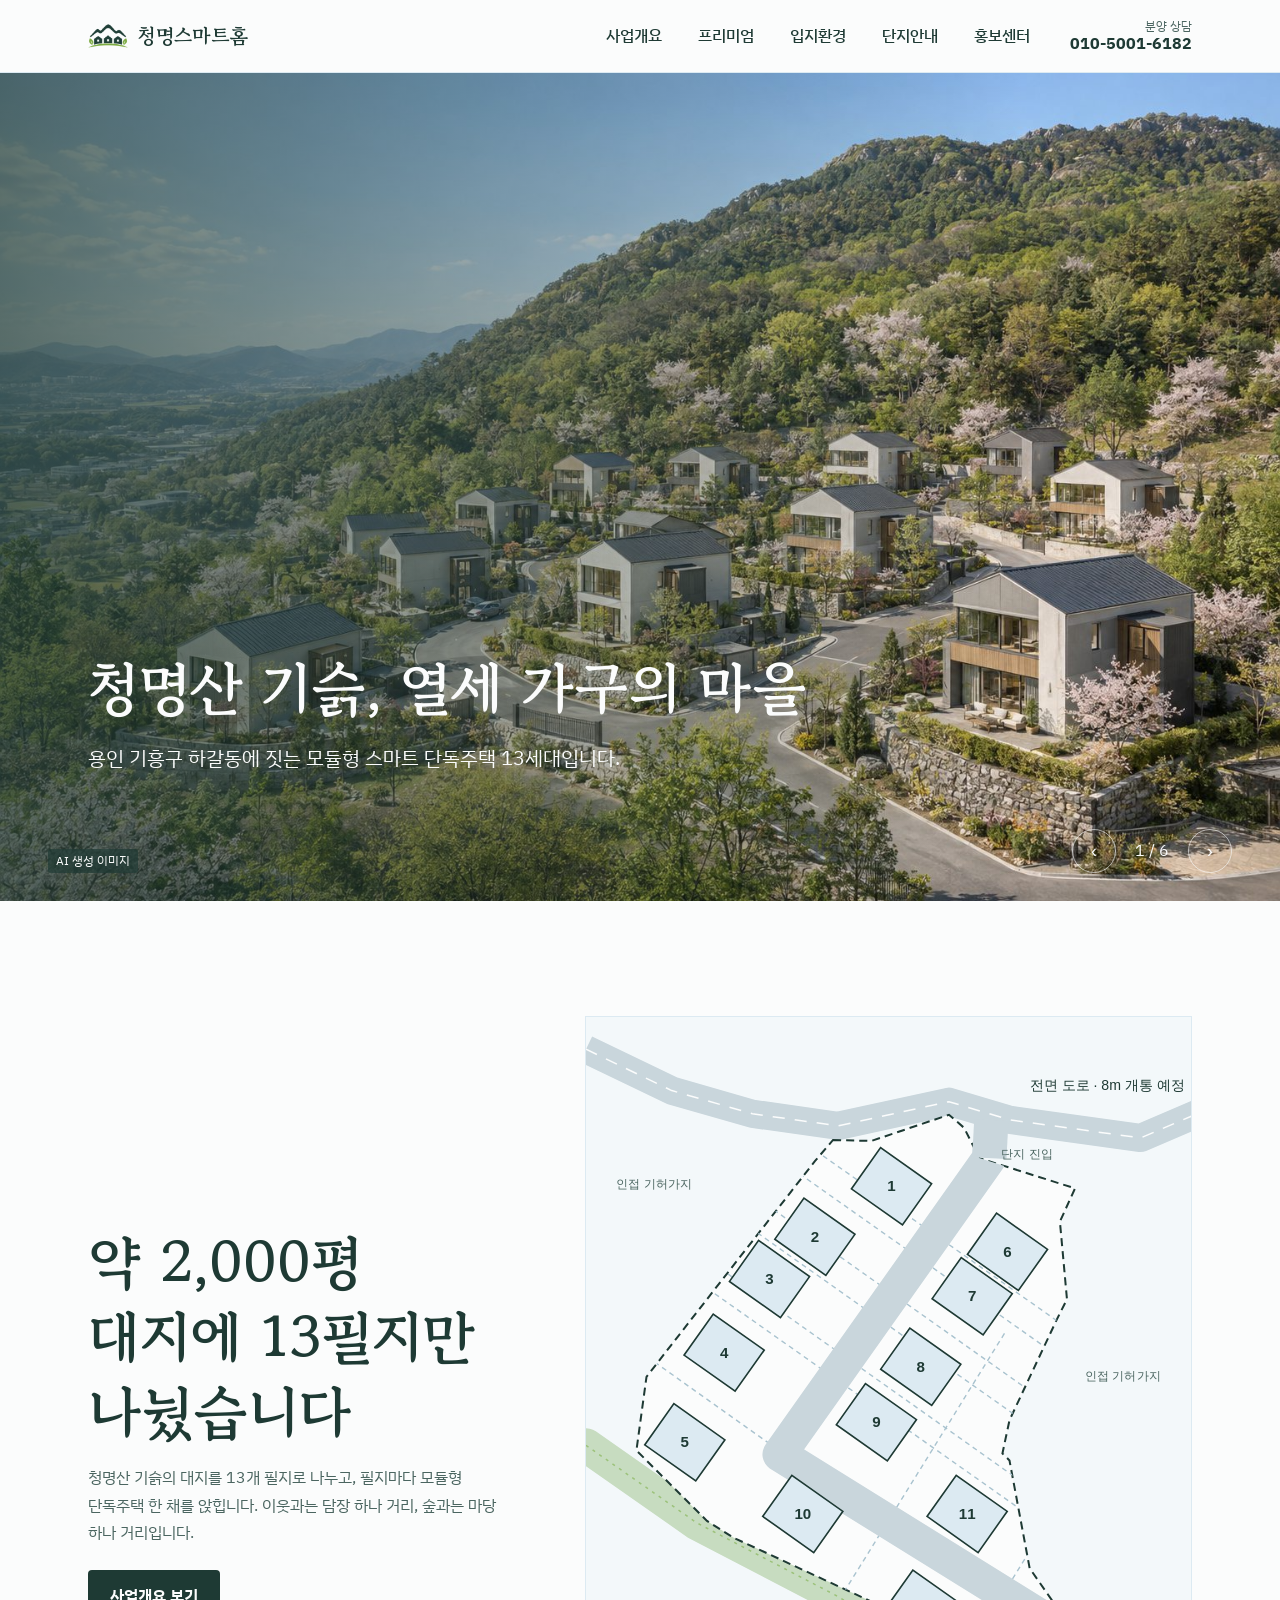
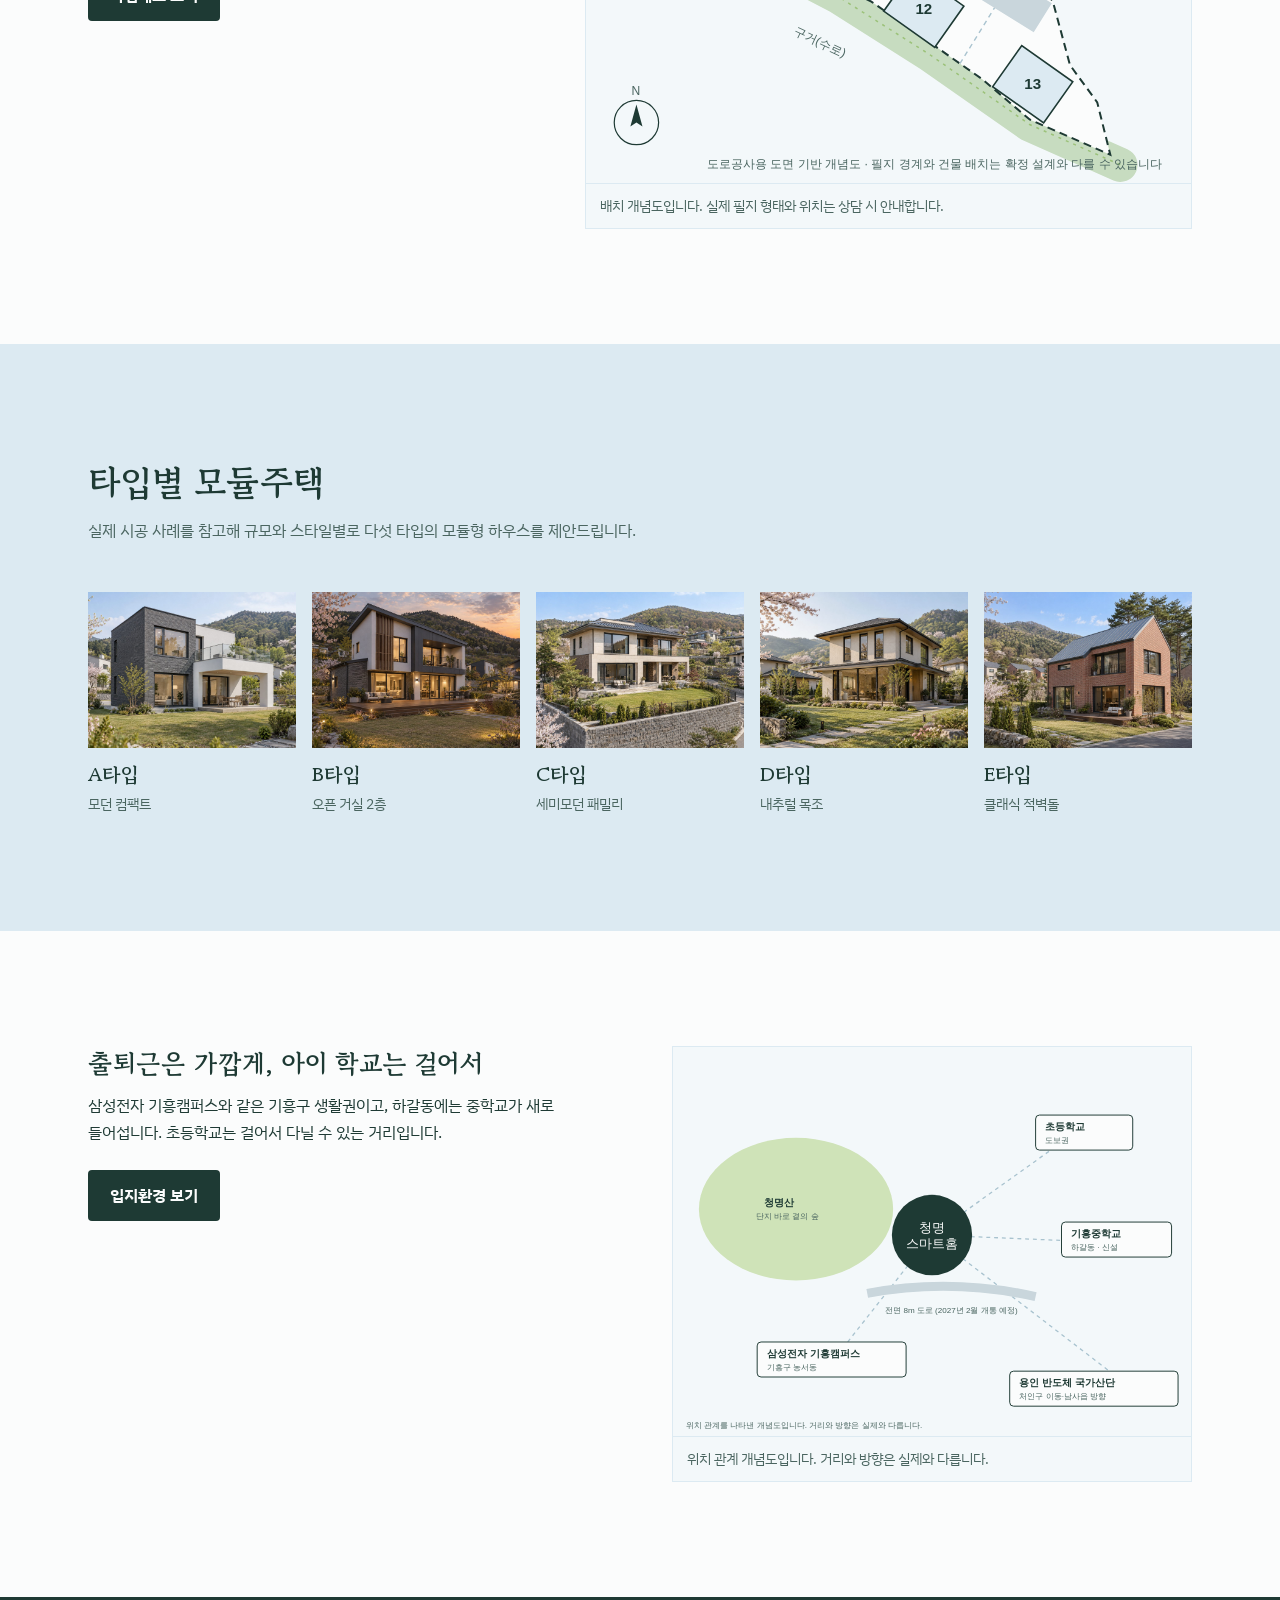
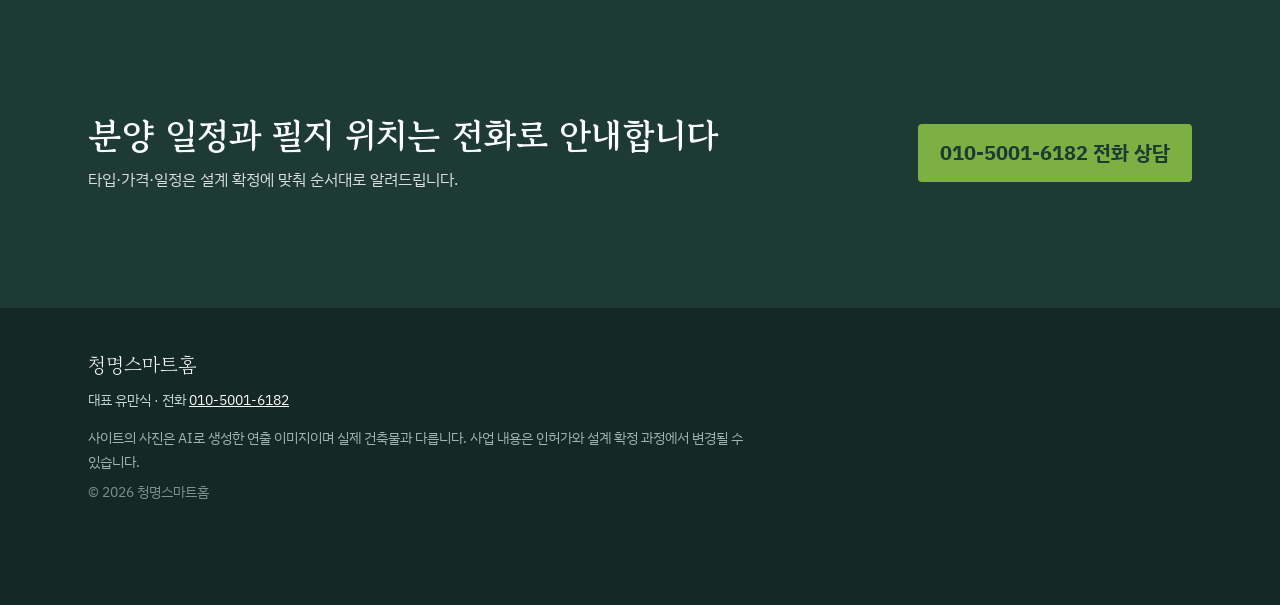
==== index.html @ 1e7546bb "청명스마트홈 소개 사이트 초기 버전 정적 HTML/CSS/JS, PC/MO 반응형 7개 페이지. AI 생성 이미지(codex image_gen)와 도면 기반 배치 개념도 포함.  " ====
<!doctype html>
<html lang="ko">
<head>
<meta charset="utf-8">
<meta name="viewport" content="width=device-width, initial-scale=1, viewport-fit=cover">
<meta name="robots" content="noindex, nofollow">
<title>청명스마트홈 | 용인 하갈동 모듈형 스마트 단독주택</title>
<meta name="description" content="용인 기흥구 하갈동 청명산 기슭, 모듈형 스마트 단독주택 13세대 — 청명스마트홈">
<link rel="icon" href="assets/img/ai/logo-mark.png">
<link rel="preconnect" href="https://fonts.googleapis.com">
<link rel="preconnect" href="https://fonts.gstatic.com" crossorigin>
<link rel="stylesheet" href="https://fonts.googleapis.com/css2?family=Gowun+Batang:wght@400;700&family=IBM+Plex+Sans+KR:wght@400;500;700&display=swap">
<link rel="stylesheet" href="assets/css/style.css">
</head>
<body data-page="home">
<div data-mount="header"></div>
<main id="main">
<section class="hero" aria-roledescription="carousel" aria-label="청명스마트홈 소개 슬라이드">
  <div class="hero__slide is-active" role="group" aria-roledescription="slide" aria-label="1 / 6">
    <img src="assets/img/ai/hero-01-village.jpg" alt="숲을 등진 언덕에 모듈형 주택들이 모여 있는 마을 전경 (AI 생성 이미지)" fetchpriority="high">
    <div class="hero__text"><h1>청명산 기슭, 열세 가구의 마을</h1><p>용인 기흥구 하갈동에 짓는 모듈형 스마트 단독주택 13세대입니다.</p></div>
  </div>
  <div class="hero__slide" role="group" aria-roledescription="slide" aria-label="2 / 6">
    <img src="assets/img/ai/hero-02-yard.jpg" alt="노을 무렵 데크와 잔디 마당이 있는 주택 (AI 생성 이미지)" loading="lazy">
    <div class="hero__text"><h2>아파트 대신, 마당 있는 집</h2><p>퇴근 후엔 데크에서 저녁을, 주말엔 텃밭에서 하루를.</p></div>
  </div>
  <div class="hero__slide" role="group" aria-roledescription="slide" aria-label="3 / 6">
    <img src="assets/img/ai/hero-03-interior.jpg" alt="숲이 보이는 큰 창이 있는 밝은 거실 (AI 생성 이미지)" loading="lazy">
    <div class="hero__text"><h2>숲을 거실로 들이는 큰 창</h2><p>두 층 높이의 거실 창 너머로 청명산의 계절이 보입니다.</p></div>
  </div>
  <div class="hero__slide" role="group" aria-roledescription="slide" aria-label="4 / 6">
    <img src="assets/img/ai/hero-04-module.jpg" alt="크레인이 주택 모듈을 기초 위에 올리는 모습 (AI 생성 이미지)" loading="lazy">
    <div class="hero__text"><h2>공장에서 만들고, 현장에서 조립합니다</h2><p>모듈형 공법은 공사 기간을 줄이고 품질을 고르게 맞추는 방식입니다.</p></div>
  </div>
  <div class="hero__slide" role="group" aria-roledescription="slide" aria-label="5 / 6">
    <img src="assets/img/ai/hero-05-trail.jpg" alt="봄 숲 사이로 난 산책길과 멀리 보이는 마을 (AI 생성 이미지)" loading="lazy">
    <div class="hero__text"><h2>청명산 숲을 곁에 둔 마을</h2><p>단지 바로 곁에 청명산이 있습니다.</p></div>
  </div>
  <div class="hero__slide" role="group" aria-roledescription="slide" aria-label="6 / 6">
    <img src="assets/img/ai/hero-06-dusk.jpg" alt="해 질 무렵 불 켜진 주택들과 진입도로 (AI 생성 이미지)" loading="lazy">
    <div class="hero__text"><h2>8m 진입도로, 2027년 2월 개통 예정</h2><p>단지 전면 도로 개통 일정은 사업주 안내 기준입니다.</p></div>
  </div>
  <div class="hero__ctrl">
    <button type="button" class="hero__prev" aria-label="이전 슬라이드">‹</button>
    <span class="hero__count" aria-live="polite">1 / 6</span>
    <button type="button" class="hero__next" aria-label="다음 슬라이드">›</button>
  </div>
  <span class="ai-badge">AI 생성 이미지</span>
</section>
<section class="section">
  <div class="wrap plan-intro">
    <div>
      <h2>약 2,000평 대지에 13필지만 나눴습니다</h2>
      <p>청명산 기슭의 대지를 13개 필지로 나누고, 필지마다 모듈형 단독주택 한 채를 앉힙니다. 이웃과는 담장 하나 거리, 숲과는 마당 하나 거리입니다.</p>
      <div class="btn-row">
        <a class="btn" href="overview.html">사업개요 보기</a>
      </div>
    </div>
    <figure class="plan-figure">
      <img src="assets/img/svg/site-plan.svg" alt="13필지 배치 개념도: 전면 도로에서 단지 진입로로 들어와 양쪽에 필지 13개가 놓여 있고 남서쪽은 청명산 숲">
      <figcaption>배치 개념도입니다. 실제 필지 형태와 위치는 상담 시 안내합니다.</figcaption>
    </figure>
  </div>
</section>

<section class="section section--sky">
  <div class="wrap">
    <div class="section__head">
      <h2>타입별 모듈주택</h2>
      <p>실제 시공 사례를 참고해 규모와 스타일별로 다섯 타입의 모듈형 하우스를 제안드립니다.</p>
    </div>
    <div data-render="type-strip"></div>
  </div>
</section>

<section class="section">
  <div class="wrap split">
    <div class="prose">
      <h3>출퇴근은 가깝게, 아이 학교는 걸어서</h3>
      <p>삼성전자 기흥캠퍼스와 같은 기흥구 생활권이고, 하갈동에는 중학교가 새로 들어섭니다. 초등학교는 걸어서 다닐 수 있는 거리입니다.</p>
      <div class="btn-row"><a class="btn" href="location.html">입지환경 보기</a></div>
    </div>
    <figure class="plan-figure">
      <img src="assets/img/svg/location-map.svg" alt="입지 개념도: 단지 주변의 청명산, 초등학교, 기흥중학교, 삼성전자 기흥캠퍼스, 용인 반도체 국가산단" loading="lazy">
      <figcaption>위치 관계 개념도입니다. 거리와 방향은 실제와 다릅니다.</figcaption>
    </figure>
  </div>
</section>
</main>

<section class="cta">
  <div class="wrap section">
    <div>
      <h2>분양 일정과 필지 위치는 전화로 안내합니다</h2>
      <p>타입·가격·일정은 설계 확정에 맞춰 순서대로 알려드립니다.</p>
    </div>
    <a class="btn btn--leaf" data-tel>전화 상담</a>
  </div>
</section>
<div data-mount="footer"></div>
<script src="assets/js/site-data.js"></script>
<script src="assets/js/common.js"></script>
</body>
</html>
---- assets/css/style.css ----
/* 청명스마트홈 — 맑은 봄날(청명)의 하늘, 백자, 솔잎 */
:root {
  --sky: #DCEAF2;      /* 청명 하늘 */
  --sky-deep: #A9C3CF; /* 모듈 격자선 */
  --paper: #FBFCFC;    /* 백자 */
  --mist: #F3F8FA;
  --pine: #1E3A34;     /* 솔잎 먹색: 본문·헤더 */
  --pine-soft: #4A6560;
  --leaf: #7DB043;     /* 신록: 행동 유도 */
  --leaf-ink: #3F6B1C; /* 신록 위 텍스트 대비용 */

  --serif: "Gowun Batang", "Noto Serif KR", serif;
  --sans: "IBM Plex Sans KR", "Apple SD Gothic Neo", "Malgun Gothic", sans-serif;

  --step--1: 0.875rem;
  --step-0: 1rem;
  --step-1: 1.25rem;
  --step-2: 1.6rem;
  --step-3: 2.2rem;
  --step-4: clamp(2.2rem, 5vw, 3.6rem);

  --gutter: clamp(16px, 4vw, 48px);
  --max: 1200px;
  --header-h: 72px;
}

*, *::before, *::after { box-sizing: border-box; }
html { scroll-behavior: smooth; }
body {
  margin: 0;
  font-family: var(--sans);
  font-size: var(--step-0);
  line-height: 1.7;
  color: var(--pine);
  background: var(--paper);
  word-break: keep-all;
}
body.no-scroll { overflow: hidden; }
img { max-width: 100%; display: block; }
[hidden] { display: none !important; }
a { color: inherit; }
:focus-visible { outline: 3px solid var(--leaf); outline-offset: 3px; }
h1, h2, h3, h4 { font-family: var(--serif); font-weight: 700; line-height: 1.3; margin: 0; }

.wrap { max-width: var(--max); margin: 0 auto; padding-inline: var(--gutter); }
.section { padding-block: clamp(56px, 9vw, 120px); }
.section--sky { background: var(--sky); }
.section__head { max-width: 40rem; margin-bottom: clamp(28px, 4vw, 48px); }
.section__head h2 { font-size: var(--step-3); }
.section__head p { color: var(--pine-soft); margin: 12px 0 0; }

/* 헤더 */
.site-header {
  position: sticky; top: 0; z-index: 50;
  /* backdrop-filter는 고정 배치 모바일 메뉴의 기준을 헤더로 바꿔 메뉴를 잘라내므로 쓰지 않는다 */
  background: var(--paper);
  border-bottom: 1px solid var(--sky);
}
.site-header__inner {
  max-width: var(--max); margin: 0 auto; padding-inline: var(--gutter);
  height: var(--header-h); display: flex; align-items: center; gap: 24px;
}
.brand { display: flex; align-items: center; gap: 10px; text-decoration: none; flex-shrink: 0; }
.brand img { width: 40px; height: 40px; object-fit: contain; }
.brand__name { font-family: var(--serif); font-size: var(--step-1); font-weight: 700; }
.gnb { margin-left: auto; }
.gnb__list { list-style: none; margin: 0; padding: 0; display: flex; gap: 4px; }
.gnb__item { position: relative; }
.gnb__link { display: block; padding: 10px 16px; text-decoration: none; font-weight: 500; border-radius: 4px; }
.gnb__item.is-current > .gnb__link { box-shadow: inset 0 -2px 0 var(--leaf); }
.gnb__link:hover { background: var(--mist); }
.gnb__sub {
  list-style: none; margin: 0; padding: 8px 0; position: absolute; left: 0; top: 100%;
  min-width: 140px; background: var(--paper); border: 1px solid var(--sky);
  opacity: 0; visibility: hidden; transition: opacity .15s;
}
.gnb__item:hover .gnb__sub, .gnb__item:focus-within .gnb__sub { opacity: 1; visibility: visible; }
.gnb__sub a { display: block; padding: 8px 16px; text-decoration: none; font-size: var(--step--1); }
.gnb__sub a:hover, .gnb__sub a[aria-current="page"] { background: var(--sky); }
.head-tel {
  display: flex; flex-direction: column; text-decoration: none; text-align: right;
  font-weight: 700; line-height: 1.2; flex-shrink: 0;
}
.head-tel__label { font-size: .75rem; font-weight: 400; color: var(--pine-soft); }
.nav-toggle { display: none; }

/* 서브 비주얼 */
.sub-visual {
  position: relative; min-height: clamp(220px, 32vw, 360px);
  display: grid; place-items: center; text-align: center; color: var(--paper);
  background-color: var(--pine); background-position: center; background-size: cover;
}
.sub-visual__logo { width: 56px; height: 56px; margin: 0 auto 12px; background: var(--paper); border-radius: 50%; padding: 6px; }
.sub-visual__en { font-family: var(--serif); font-weight: 400; font-size: var(--step-4); letter-spacing: .02em; }
.sub-visual__ko { margin: 4px 0 0; font-size: var(--step-1); }
.ai-badge {
  position: absolute; right: 12px; bottom: 10px; font-size: .75rem;
  padding: 2px 8px; background: rgba(30, 58, 52, .7); color: var(--paper); border-radius: 3px;
}

/* 메인 슬라이드 */
.hero { position: relative; height: calc(100svh - var(--header-h)); min-height: 520px; max-height: 900px; overflow: hidden; background: var(--pine); }
.hero__slide { position: absolute; inset: 0; opacity: 0; transition: opacity 1.2s ease; }
.hero__slide.is-active { opacity: 1; }
.hero__slide img { width: 100%; height: 100%; object-fit: cover; }
.hero__slide::after { content: ""; position: absolute; inset: 0; background: linear-gradient(90deg, rgba(30, 58, 52, .72) 0%, rgba(30, 58, 52, .25) 55%, transparent 80%); }
.hero__text {
  position: absolute; z-index: 1; left: 0; right: 0; bottom: clamp(72px, 14vh, 140px);
  max-width: var(--max); margin: 0 auto; padding-inline: var(--gutter); color: var(--paper);
}
.hero__text h1, .hero__text h2 { font-size: var(--step-4); max-width: 14em; }
.hero__text p { font-size: var(--step-1); margin: 16px 0 0; max-width: 30em; }
.hero__ctrl {
  position: absolute; z-index: 2; right: var(--gutter); bottom: 28px;
  display: flex; align-items: center; gap: 8px; color: var(--paper);
}
.hero__ctrl button {
  width: 44px; height: 44px; border: 1px solid rgba(251, 252, 252, .6); background: transparent;
  color: var(--paper); font-size: 1.1rem; cursor: pointer; border-radius: 50%;
}
.hero__ctrl button:hover { background: rgba(251, 252, 252, .15); }
.hero__count { min-width: 3.5em; text-align: center; font-variant-numeric: tabular-nums; }
.hero .ai-badge { z-index: 2; left: var(--gutter); right: auto; bottom: 28px; }

/* 메인: 13필지 */
.plan-intro { display: grid; grid-template-columns: 1fr 1.4fr; gap: clamp(28px, 5vw, 72px); align-items: center; }
.plan-intro h2 { font-size: var(--step-4); }
.plan-intro p { color: var(--pine-soft); }
.plan-figure { margin: 0; background: var(--mist); border: 1px solid var(--sky); }
.plan-figure img { width: 100%; }
.plan-figure figcaption { font-size: var(--step--1); color: var(--pine-soft); padding: 10px 14px; border-top: 1px solid var(--sky); }

.btn {
  display: inline-flex; align-items: center; gap: 8px; padding: 12px 22px;
  text-decoration: none; font-weight: 700; border-radius: 4px;
  background: var(--pine); color: var(--paper);
}
.btn:hover { background: #2B4F47; }
.btn--leaf { background: var(--leaf); color: var(--pine); }
.btn--leaf:hover { background: #8FC255; }
.btn-row { display: flex; flex-wrap: wrap; gap: 12px; margin-top: 24px; }

/* 타입 미리보기 */
.type-strip { list-style: none; margin: 0; padding: 0; display: grid; grid-template-columns: repeat(5, 1fr); gap: 16px; }
.type-strip a { display: block; text-decoration: none; }
.type-strip img { aspect-ratio: 4 / 3; object-fit: cover; width: 100%; }
.type-strip__name { display: block; margin-top: 10px; font-family: var(--serif); font-size: var(--step-1); font-weight: 700; }
.type-strip__meta { display: block; font-size: var(--step--1); color: var(--pine-soft); }
.type-strip a:hover .type-strip__name { text-decoration: underline; text-decoration-color: var(--leaf); text-underline-offset: 4px; }

/* 표 */
.spec-table { width: 100%; border-collapse: collapse; border-top: 2px solid var(--pine); }
.spec-table th, .spec-table td { padding: 16px 12px; border-bottom: 1px solid var(--sky-deep); text-align: left; vertical-align: top; }
.spec-table th { width: 28%; font-weight: 500; color: var(--pine-soft); }
.spec-table--compact th, .spec-table--compact td { padding: 10px 8px; font-size: var(--step--1); }

/* 두 단 레이아웃 */
.split { display: grid; grid-template-columns: 1fr 1fr; gap: clamp(28px, 5vw, 64px); align-items: start; }
.prose h3 { font-size: var(--step-2); margin-bottom: 12px; }
.prose p { margin: 0 0 14px; max-width: 36em; }

/* 프리미엄 */
.merit { list-style: none; margin: 0; padding: 0; display: grid; grid-template-columns: repeat(3, 1fr); border-top: 2px solid var(--pine); }
.merit li { padding: 28px 24px 28px 0; border-bottom: 1px solid var(--sky-deep); }
.merit li:not(:nth-child(3n+1)) { padding-left: 24px; border-left: 1px solid var(--sky-deep); }
.merit h3 { font-size: var(--step-1); margin-bottom: 8px; }
.merit p { margin: 0; color: var(--pine-soft); font-size: .95rem; }
.merit .tag { display: inline-block; margin-top: 10px; font-size: .75rem; color: var(--leaf-ink); }

/* 입지 */
.loc-map { margin: 0; border: 1px solid var(--sky); background: var(--mist); position: relative; }
.loc-map__zoom {
  position: absolute; right: 12px; top: 12px; padding: 6px 12px; font-size: var(--step--1);
  background: var(--paper); border: 1px solid var(--sky-deep); text-decoration: none; border-radius: 3px;
}
.loc-list { list-style: none; margin: 0; padding: 0; display: grid; grid-template-columns: repeat(2, 1fr); gap: 0 32px; }
.loc-item { padding: 20px 0; border-bottom: 1px solid var(--sky-deep); }
.loc-item h4 { font-size: var(--step-1); }
.loc-item p { margin: 6px 0 0; }
.loc-item__src { font-size: .8rem; color: var(--pine-soft); }
.loc-item--owner h4::after { content: "사업주 안내"; margin-left: 8px; font: 500 .7rem var(--sans); color: var(--leaf-ink); border: 1px solid var(--leaf); padding: 1px 6px; border-radius: 2px; vertical-align: middle; }

/* 타입별 모듈주택 탭 */
.type-tabs__list { display: flex; gap: 8px; margin-bottom: 32px; overflow-x: auto; }
.type-tabs__tab {
  flex: 1 0 120px; padding: 12px 8px; cursor: pointer; text-align: center;
  background: var(--paper); color: var(--pine); border: 1px solid var(--pine); border-radius: 4px;
  font: inherit; display: flex; flex-direction: column; line-height: 1.3;
}
.type-tabs__tab strong { font-family: var(--serif); font-size: var(--step-1); }
.type-tabs__tab span { font-size: .8rem; color: inherit; opacity: .8; }
.type-tabs__tab[aria-selected="true"] { background: var(--pine); color: var(--paper); }
.type-panel { display: grid; grid-template-columns: 1.4fr 1fr; gap: clamp(24px, 4vw, 56px); align-items: start; }
.type-panel__fig { margin: 0; }
.type-panel__fig img { width: 100%; aspect-ratio: 3 / 2; object-fit: cover; }
.type-panel__fig figcaption { font-size: .8rem; color: var(--pine-soft); margin-top: 8px; }
.type-panel__title { font-size: var(--step-3); }
.type-panel__title span { font-weight: 400; }
.type-panel__size { font-size: var(--step-1); margin: 4px 0 16px; color: var(--leaf-ink); font-weight: 700; }
.type-panel__points { padding-left: 1.1em; margin: 20px 0; }
.type-panel__points li { margin-bottom: 6px; }
.type-panel__ref { font-size: .8rem; color: var(--pine-soft); border-left: 3px solid var(--sky-deep); padding-left: 10px; }
.notice { font-size: var(--step--1); color: var(--pine-soft); margin-top: 32px; }

/* 언론보도 */
.news-list { list-style: none; margin: 0; padding: 0; border-top: 2px solid var(--pine); }
.news-list a {
  display: grid; grid-template-columns: 8rem 1fr 7rem; gap: 16px; align-items: baseline;
  padding: 22px 8px; border-bottom: 1px solid var(--sky-deep); text-decoration: none;
}
.news-list a:hover { background: var(--mist); }
.news-list__press { font-weight: 700; }
.news-list__title { font-family: var(--serif); font-size: var(--step-1); }
.news-list time { color: var(--pine-soft); font-size: var(--step--1); text-align: right; }

/* 조경 */
.wide-fig { margin: 0; position: relative; }
.wide-fig img { width: 100%; aspect-ratio: 16 / 8; object-fit: cover; }

/* 상담 */
.cta { background: var(--pine); color: var(--paper); }
.cta .wrap { display: flex; flex-wrap: wrap; justify-content: space-between; align-items: center; gap: 24px; }
.cta h2 { font-size: var(--step-3); }
.cta p { margin: 8px 0 0; opacity: .85; }
.cta .btn--leaf { font-size: var(--step-1); }

/* 푸터 */
.site-footer { background: #142824; color: #C8D6D3; padding-block: 40px 96px; font-size: var(--step--1); }
.site-footer__inner { max-width: var(--max); margin: 0 auto; padding-inline: var(--gutter); }
.site-footer p { margin: 0 0 6px; }
.site-footer__brand { font-family: var(--serif); font-size: var(--step-1); color: var(--paper); }
.site-footer a { color: var(--paper); }
.site-footer__note { max-width: 48em; opacity: .8; margin-top: 14px !important; }
.site-footer__copy { opacity: .6; }

.call-fab { display: none; }

/* 태블릿 */
@media (max-width: 1024px) {
  .type-strip { grid-template-columns: repeat(3, 1fr); }
  .merit { grid-template-columns: repeat(2, 1fr); }
  .merit li:not(:nth-child(3n+1)) { padding-left: 0; border-left: 0; }
  .merit li:nth-child(even) { padding-left: 24px; border-left: 1px solid var(--sky-deep); }
}

/* 모바일 */
@media (max-width: 860px) {
  :root { --header-h: 60px; }
  .head-tel { display: none; }
  .nav-toggle {
    display: flex; flex-direction: column; justify-content: center; gap: 5px;
    margin-left: auto; width: 44px; height: 44px; padding: 10px; border: 0; background: none; cursor: pointer;
  }
  .nav-toggle span { display: block; height: 2px; background: var(--pine); transition: transform .2s, opacity .2s; }
  .is-open .nav-toggle span:nth-child(1) { transform: translateY(7px) rotate(45deg); }
  .is-open .nav-toggle span:nth-child(2) { opacity: 0; }
  .is-open .nav-toggle span:nth-child(3) { transform: translateY(-7px) rotate(-45deg); }
  .gnb {
    position: fixed; inset: var(--header-h) 0 0 0; background: var(--paper);
    padding: 16px var(--gutter) 40px; overflow-y: auto; display: none;
  }
  .is-open .gnb { display: block; }
  .gnb__list { flex-direction: column; gap: 0; }
  .gnb__item { border-bottom: 1px solid var(--sky); }
  .gnb__link { padding: 16px 4px; font-size: var(--step-1); font-family: var(--serif); }
  .gnb__sub { position: static; opacity: 1; visibility: visible; border: 0; padding: 0 0 12px 12px; background: none; }
  .gnb__sub a { font-size: var(--step-0); }

  .plan-intro, .split, .type-panel { grid-template-columns: 1fr; }
  .type-strip { grid-template-columns: repeat(2, 1fr); }
  .merit, .loc-list { grid-template-columns: 1fr; }
  .merit li:nth-child(even) { padding-left: 0; border-left: 0; }
  .merit li { padding-right: 0; }
  .news-list a { grid-template-columns: 1fr; gap: 4px; }
  .news-list time { text-align: left; }
  .spec-table th { width: 34%; }
  /* 하단 전화 버튼(약 80px)을 피해 배치 */
  .hero__text { bottom: 150px; }
  .hero__ctrl, .hero .ai-badge { bottom: 92px; }
  .wide-fig img { aspect-ratio: 4 / 3; }

  .call-fab {
    display: block; position: fixed; z-index: 40; left: 16px; right: 16px;
    bottom: calc(16px + env(safe-area-inset-bottom, 0px));
    padding: 14px; text-align: center; font-weight: 700; text-decoration: none;
    background: var(--leaf); color: var(--pine); border-radius: 6px;
    box-shadow: 0 4px 14px rgba(30, 58, 52, .25);
  }
}

@media (prefers-reduced-motion: reduce) {
  html { scroll-behavior: auto; }
  .hero__slide { transition: none; }
}
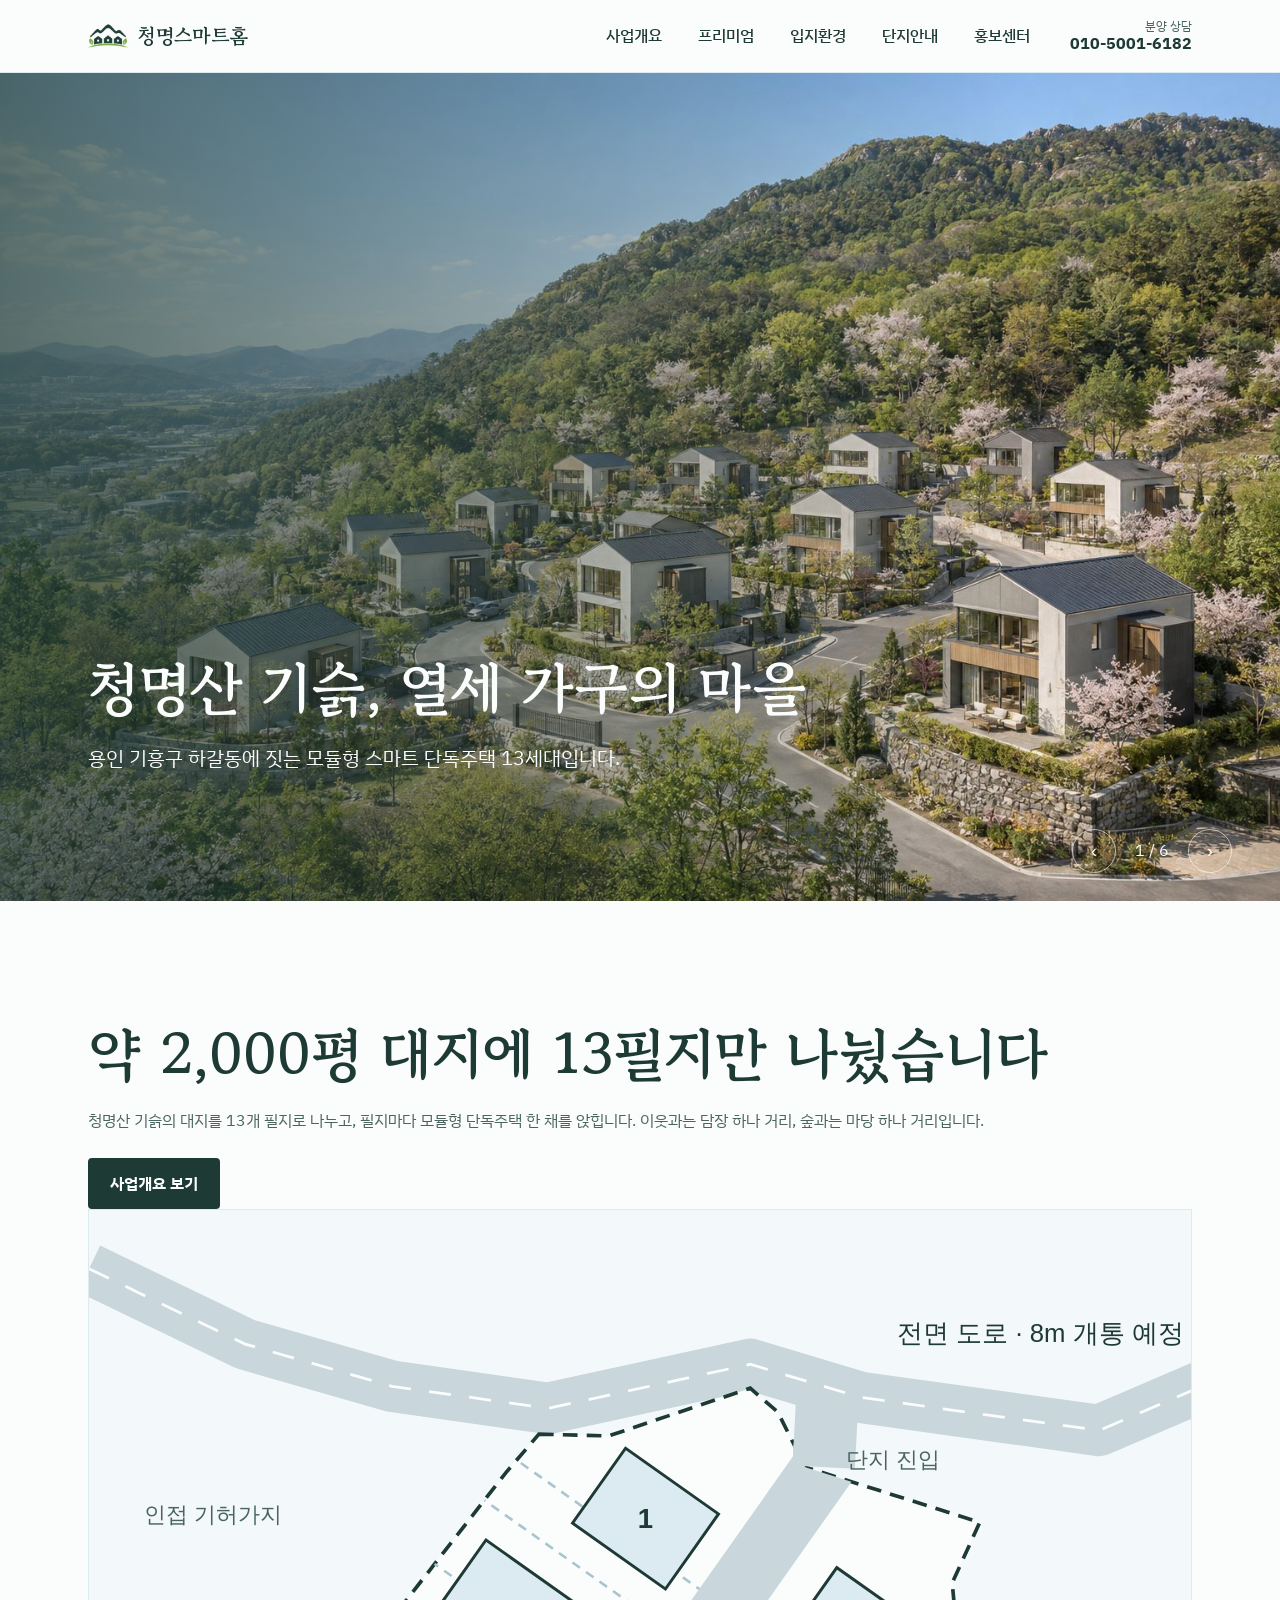
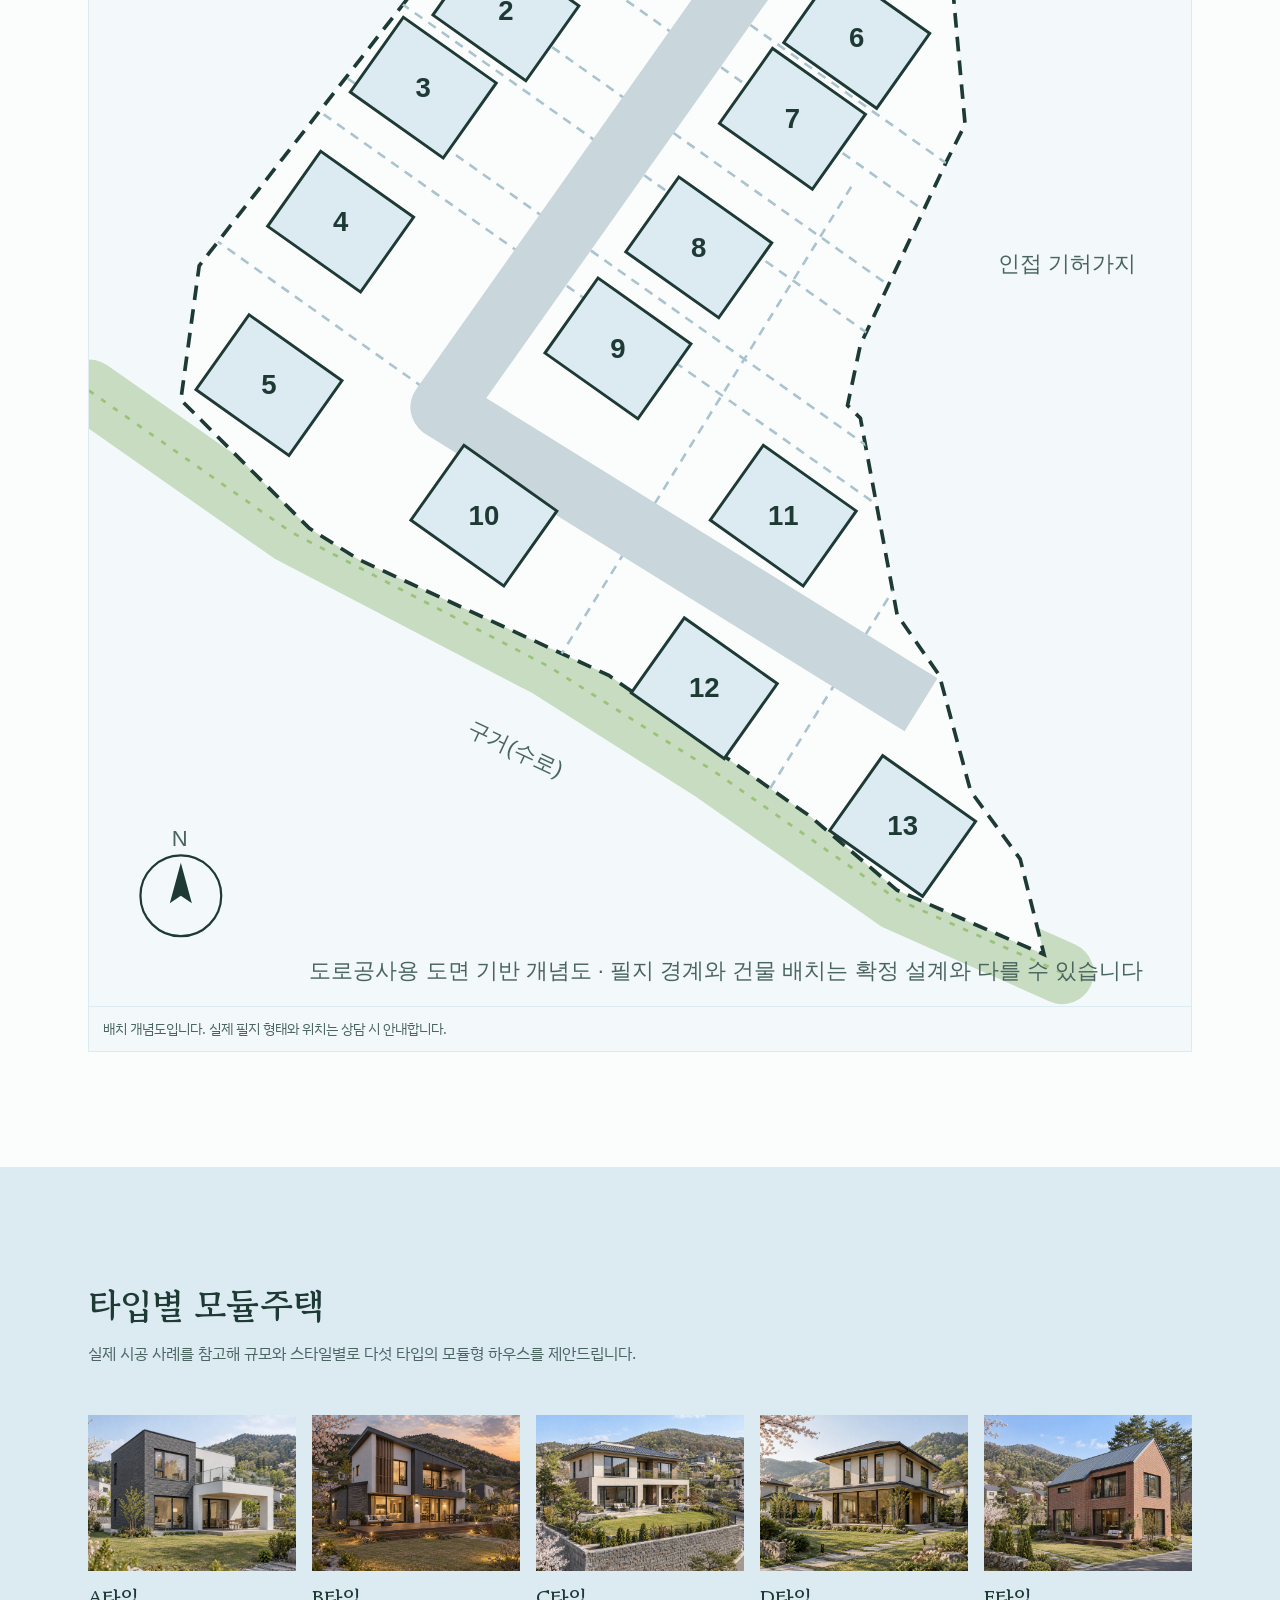
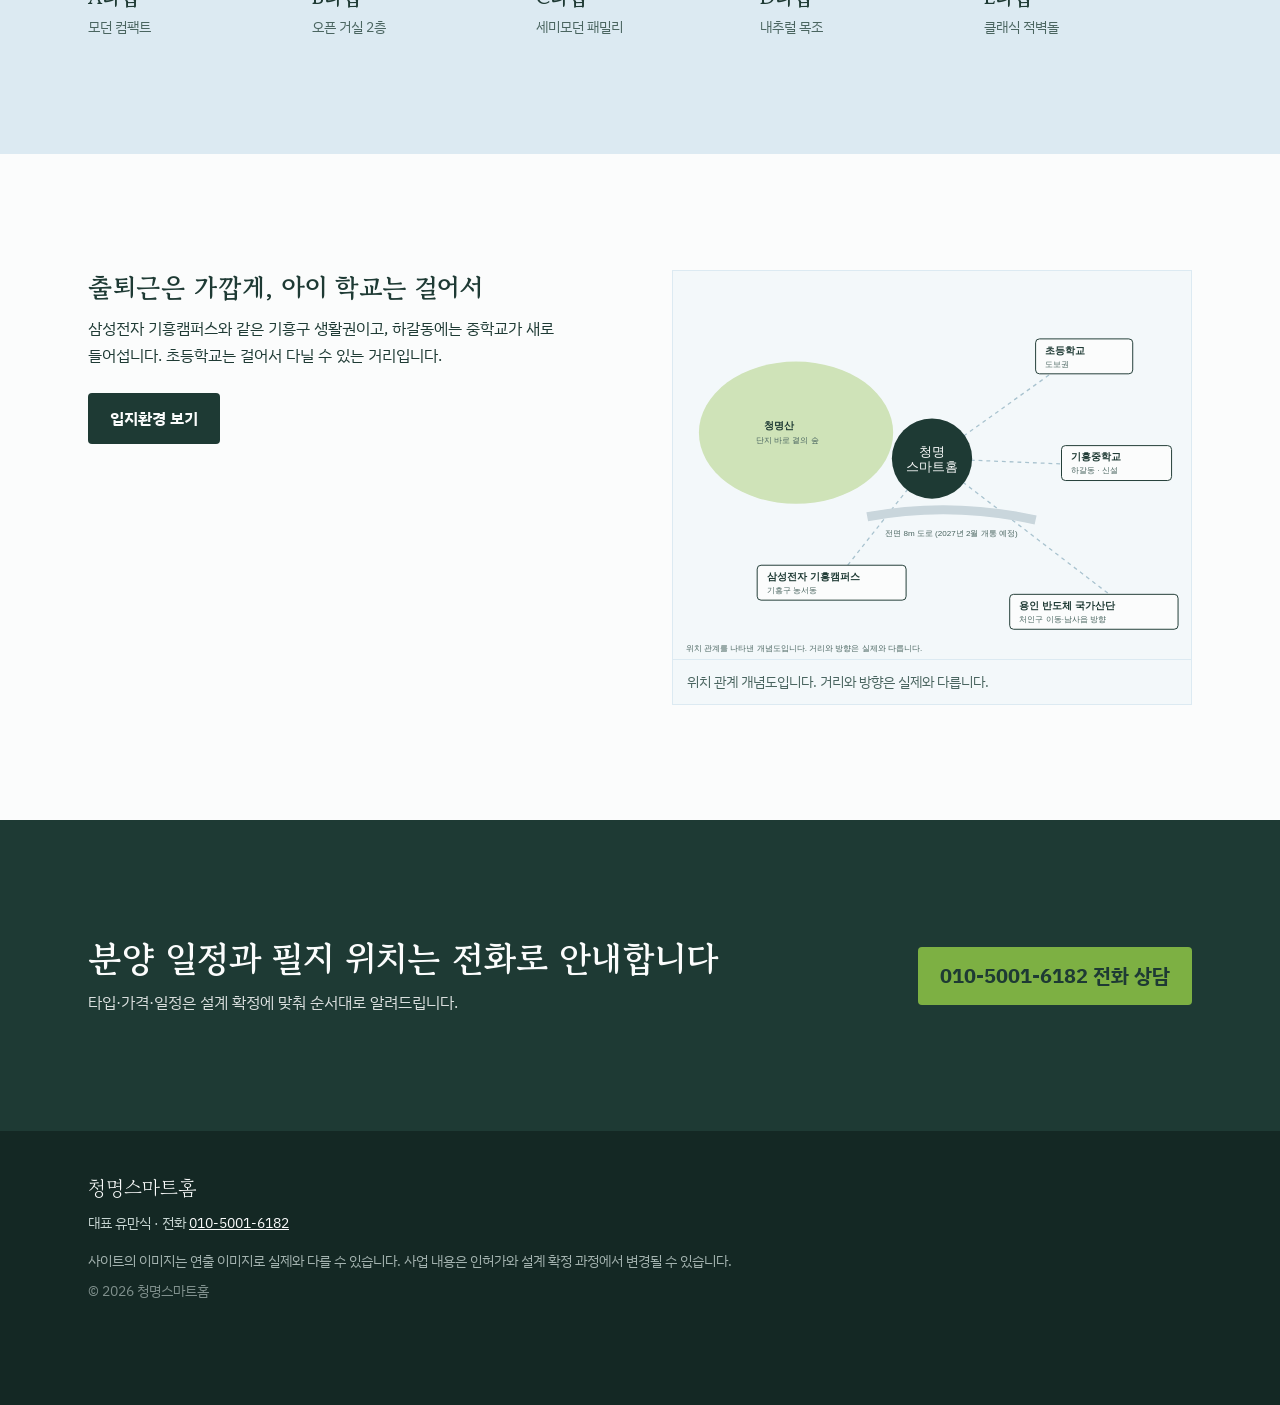
==== commit 3eb56283: "사이트 화면의 AI 생성 표기 제거 AI 생성 여부는 내부 핸드오프에만 기록하고, 푸터에는 연출 이미지 고지만 유지.  Co-Authored-By: Claude Opus 5.5 <" ====
--- a/index.html
+++ b/index.html
@@ -17,27 +17,27 @@
 <main id="main">
 <section class="hero" aria-roledescription="carousel" aria-label="청명스마트홈 소개 슬라이드">
   <div class="hero__slide is-active" role="group" aria-roledescription="slide" aria-label="1 / 6">
-    <img src="assets/img/ai/hero-01-village.jpg" alt="숲을 등진 언덕에 모듈형 주택들이 모여 있는 마을 전경 (AI 생성 이미지)" fetchpriority="high">
+    <img src="assets/img/ai/hero-01-village.jpg" alt="숲을 등진 언덕에 모듈형 주택들이 모여 있는 마을 전경" fetchpriority="high">
     <div class="hero__text"><h1>청명산 기슭, 열세 가구의 마을</h1><p>용인 기흥구 하갈동에 짓는 모듈형 스마트 단독주택 13세대입니다.</p></div>
   </div>
   <div class="hero__slide" role="group" aria-roledescription="slide" aria-label="2 / 6">
-    <img src="assets/img/ai/hero-02-yard.jpg" alt="노을 무렵 데크와 잔디 마당이 있는 주택 (AI 생성 이미지)" loading="lazy">
+    <img src="assets/img/ai/hero-02-yard.jpg" alt="노을 무렵 데크와 잔디 마당이 있는 주택" loading="lazy">
     <div class="hero__text"><h2>아파트 대신, 마당 있는 집</h2><p>퇴근 후엔 데크에서 저녁을, 주말엔 텃밭에서 하루를.</p></div>
   </div>
   <div class="hero__slide" role="group" aria-roledescription="slide" aria-label="3 / 6">
-    <img src="assets/img/ai/hero-03-interior.jpg" alt="숲이 보이는 큰 창이 있는 밝은 거실 (AI 생성 이미지)" loading="lazy">
+    <img src="assets/img/ai/hero-03-interior.jpg" alt="숲이 보이는 큰 창이 있는 밝은 거실" loading="lazy">
     <div class="hero__text"><h2>숲을 거실로 들이는 큰 창</h2><p>두 층 높이의 거실 창 너머로 청명산의 계절이 보입니다.</p></div>
   </div>
   <div class="hero__slide" role="group" aria-roledescription="slide" aria-label="4 / 6">
-    <img src="assets/img/ai/hero-04-module.jpg" alt="크레인이 주택 모듈을 기초 위에 올리는 모습 (AI 생성 이미지)" loading="lazy">
+    <img src="assets/img/ai/hero-04-module.jpg" alt="크레인이 주택 모듈을 기초 위에 올리는 모습" loading="lazy">
     <div class="hero__text"><h2>공장에서 만들고, 현장에서 조립합니다</h2><p>모듈형 공법은 공사 기간을 줄이고 품질을 고르게 맞추는 방식입니다.</p></div>
   </div>
   <div class="hero__slide" role="group" aria-roledescription="slide" aria-label="5 / 6">
-    <img src="assets/img/ai/hero-05-trail.jpg" alt="봄 숲 사이로 난 산책길과 멀리 보이는 마을 (AI 생성 이미지)" loading="lazy">
+    <img src="assets/img/ai/hero-05-trail.jpg" alt="봄 숲 사이로 난 산책길과 멀리 보이는 마을" loading="lazy">
     <div class="hero__text"><h2>청명산 숲을 곁에 둔 마을</h2><p>단지 바로 곁에 청명산이 있습니다.</p></div>
   </div>
   <div class="hero__slide" role="group" aria-roledescription="slide" aria-label="6 / 6">
-    <img src="assets/img/ai/hero-06-dusk.jpg" alt="해 질 무렵 불 켜진 주택들과 진입도로 (AI 생성 이미지)" loading="lazy">
+    <img src="assets/img/ai/hero-06-dusk.jpg" alt="해 질 무렵 불 켜진 주택들과 진입도로" loading="lazy">
     <div class="hero__text"><h2>8m 진입도로, 2027년 2월 개통 예정</h2><p>단지 전면 도로 개통 일정은 사업주 안내 기준입니다.</p></div>
   </div>
   <div class="hero__ctrl">
@@ -45,7 +45,6 @@
     <span class="hero__count" aria-live="polite">1 / 6</span>
     <button type="button" class="hero__next" aria-label="다음 슬라이드">›</button>
   </div>
-  <span class="ai-badge">AI 생성 이미지</span>
 </section>
 <section class="section">
   <div class="wrap plan-intro">
--- a/assets/css/style.css
+++ b/assets/css/style.css
@@ -93,10 +93,6 @@
 .sub-visual__logo { width: 56px; height: 56px; margin: 0 auto 12px; background: var(--paper); border-radius: 50%; padding: 6px; }
 .sub-visual__en { font-family: var(--serif); font-weight: 400; font-size: var(--step-4); letter-spacing: .02em; }
 .sub-visual__ko { margin: 4px 0 0; font-size: var(--step-1); }
-.ai-badge {
-  position: absolute; right: 12px; bottom: 10px; font-size: .75rem;
-  padding: 2px 8px; background: rgba(30, 58, 52, .7); color: var(--paper); border-radius: 3px;
-}
 
 /* 메인 슬라이드 */
 .hero { position: relative; height: calc(100svh - var(--header-h)); min-height: 520px; max-height: 900px; overflow: hidden; background: var(--pine); }
@@ -120,8 +116,7 @@
 }
 .hero__ctrl button:hover { background: rgba(251, 252, 252, .15); }
 .hero__count { min-width: 3.5em; text-align: center; font-variant-numeric: tabular-nums; }
-.hero .ai-badge { z-index: 2; left: var(--gutter); right: auto; bottom: 28px; }
-
+.hero 
 /* 메인: 13필지 */
 .plan-intro { display: grid; grid-template-columns: 1fr 1.4fr; gap: clamp(28px, 5vw, 72px); align-items: center; }
 .plan-intro h2 { font-size: var(--step-4); }
@@ -276,8 +271,7 @@
   .spec-table th { width: 34%; }
   /* 하단 전화 버튼(약 80px)을 피해 배치 */
   .hero__text { bottom: 150px; }
-  .hero__ctrl, .hero .ai-badge { bottom: 92px; }
-  .wide-fig img { aspect-ratio: 4 / 3; }
+  .hero__ctrl, .hero   .wide-fig img { aspect-ratio: 4 / 3; }
 
   .call-fab {
     display: block; position: fixed; z-index: 40; left: 16px; right: 16px;
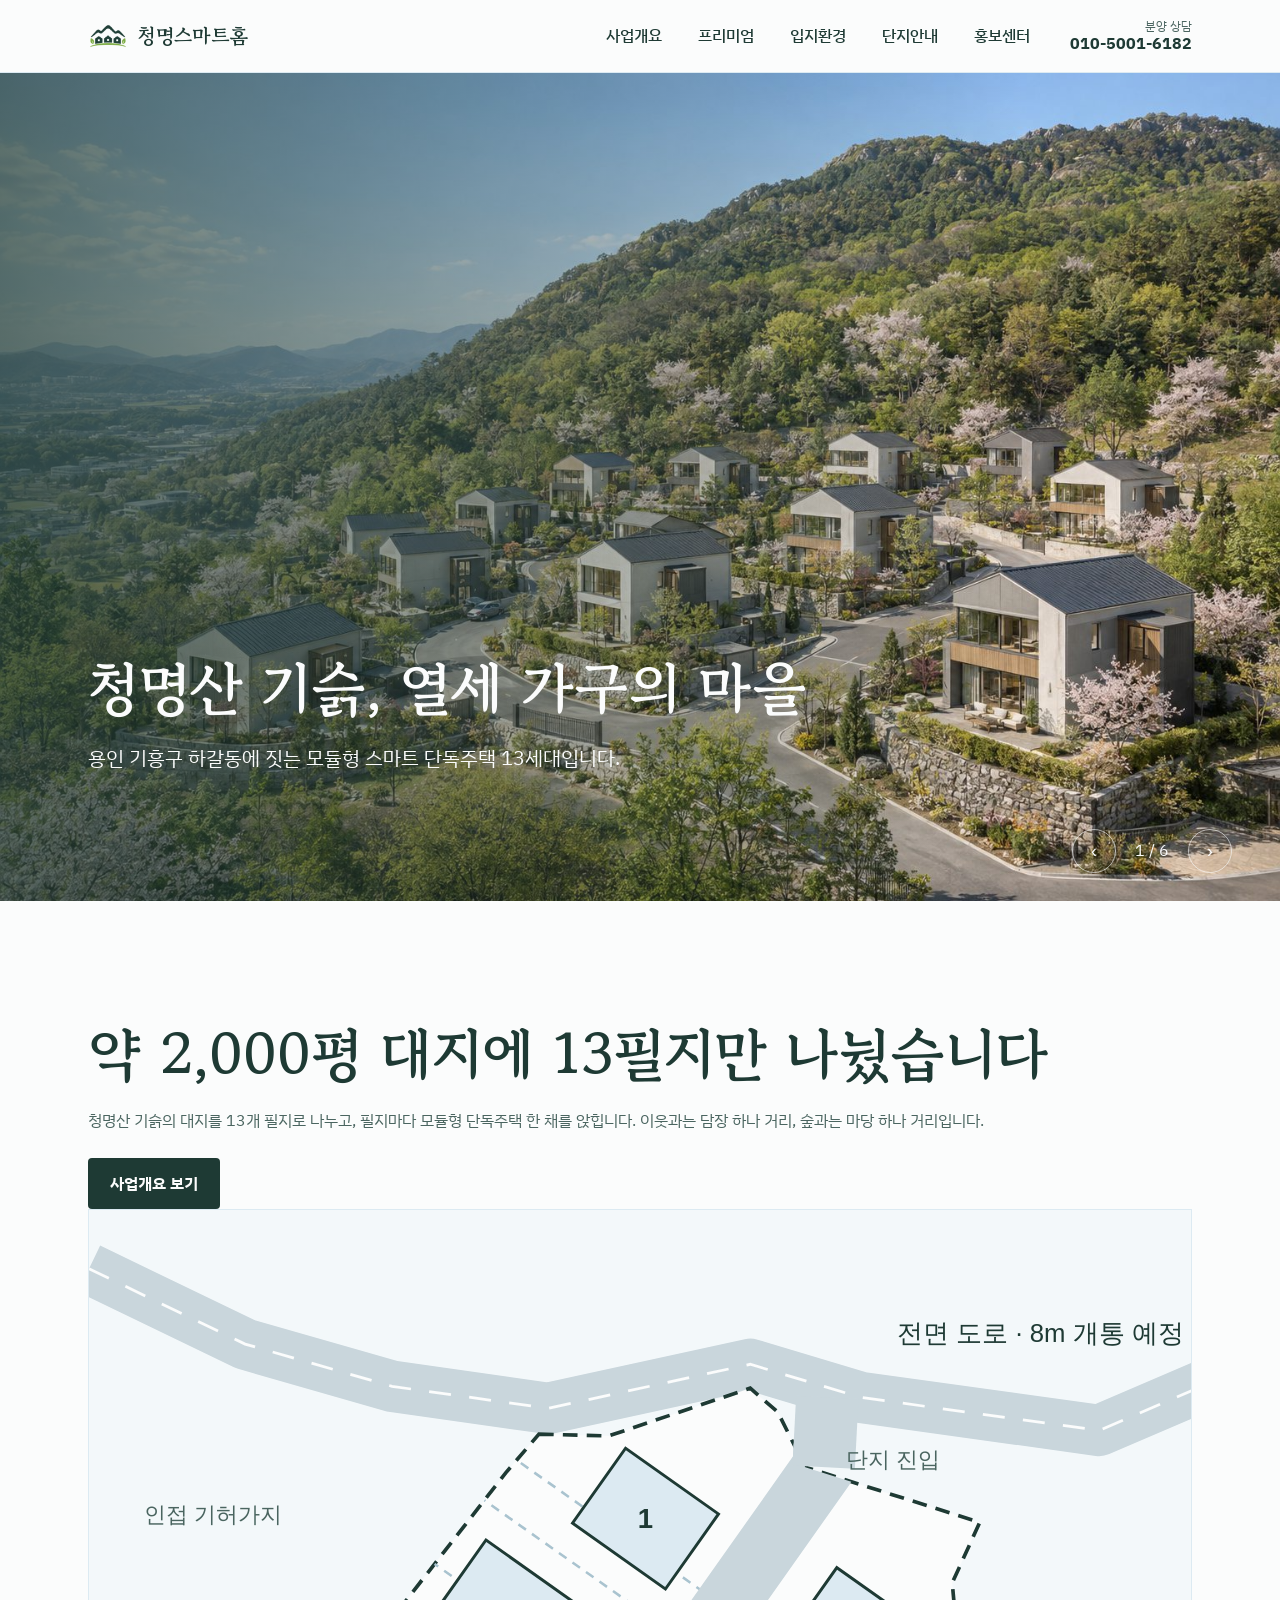
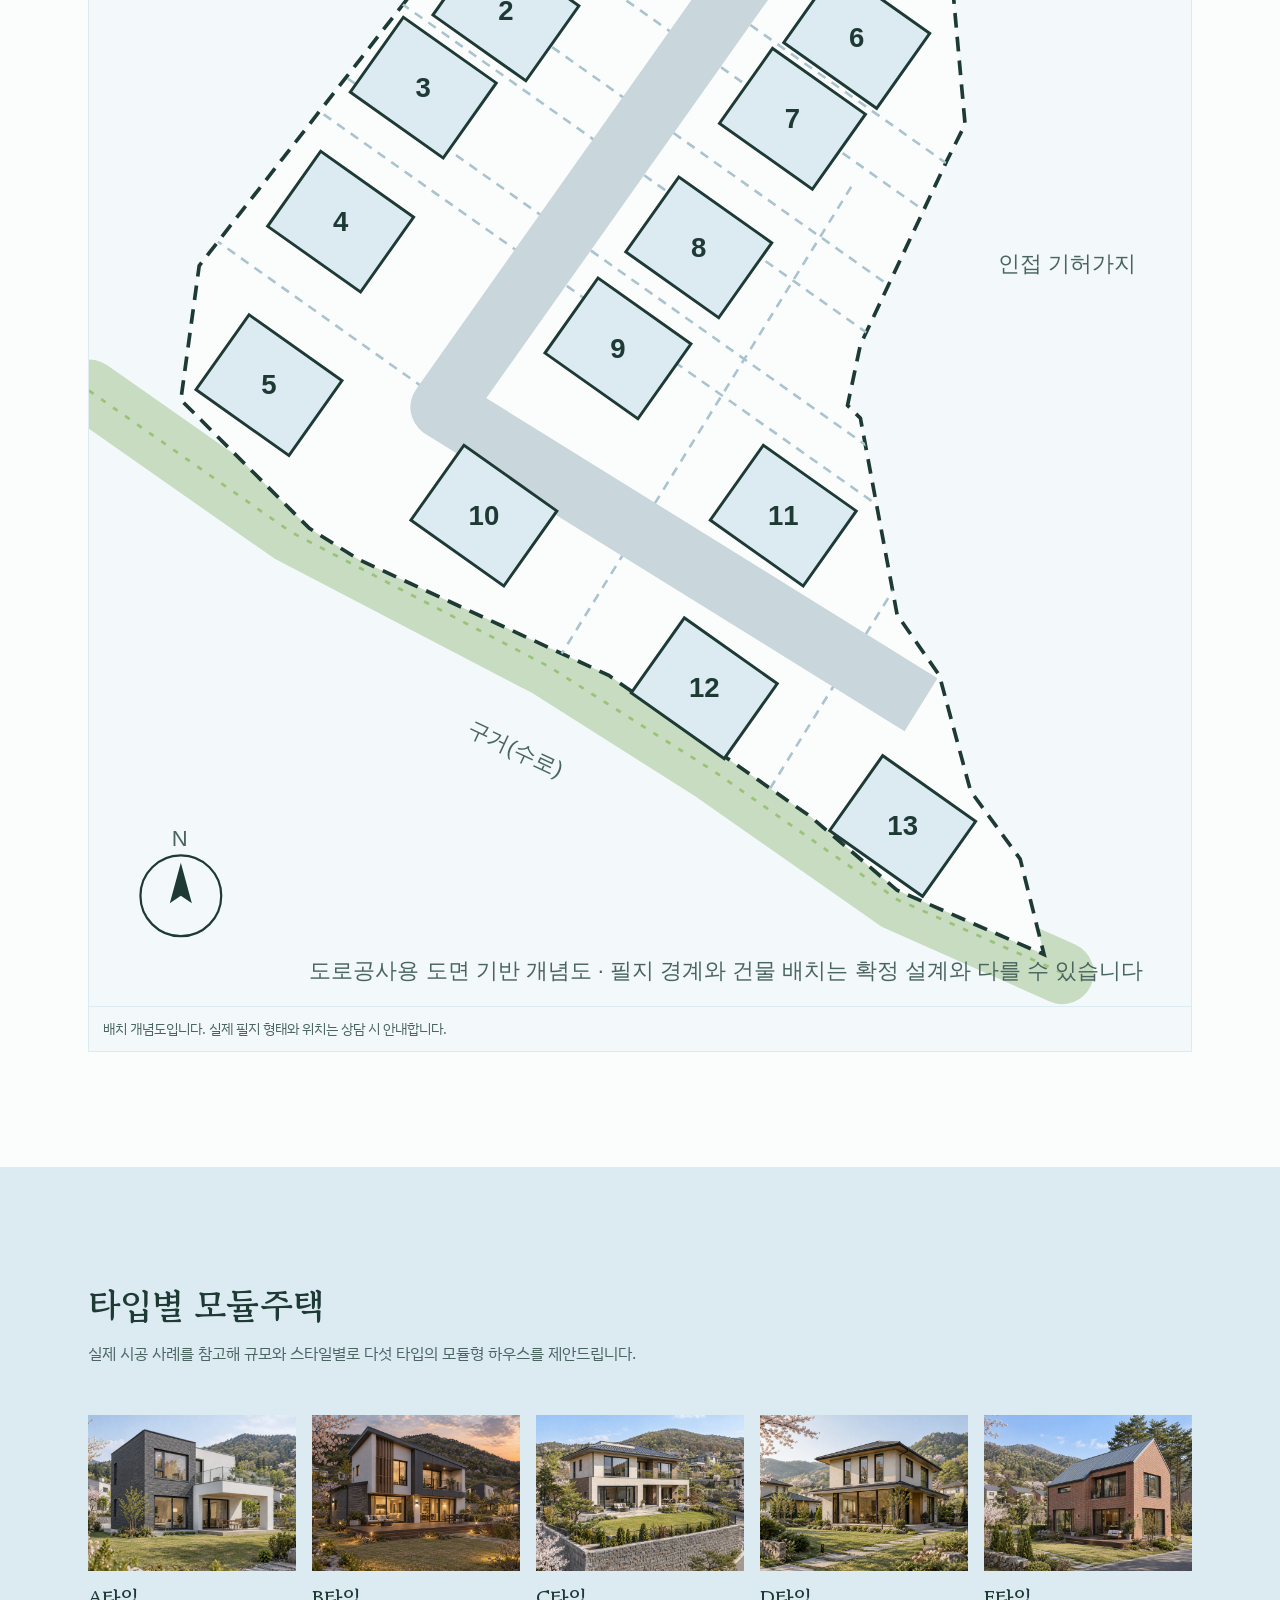
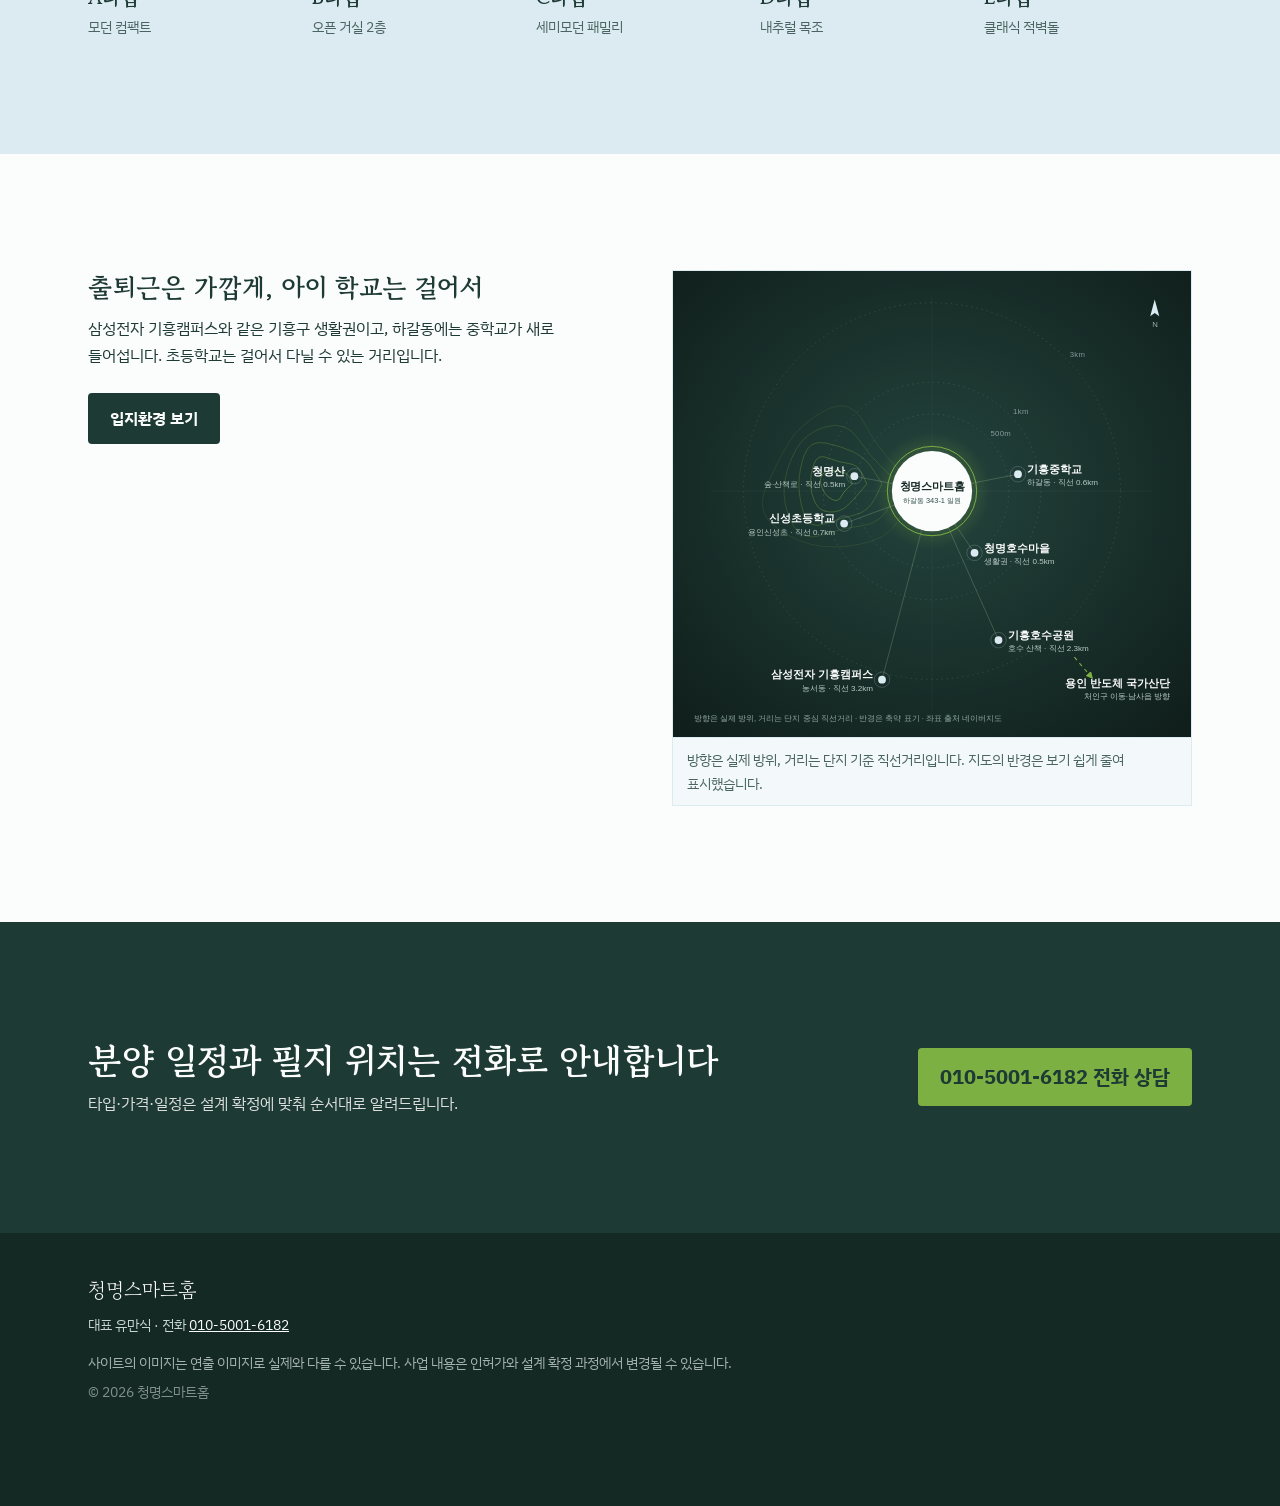
==== commit 7ba9e6a5: "사업개요 대표 지번·지도 링크 추가, 입지 지도·단지조경 이미지 교체 - 대표 지번 하갈동 343-1 일원, 카카오맵·네이버지도 링크 - 입지 지도: 네이버지도 좌표 기반 실제 방" ====
--- a/index.html
+++ b/index.html
@@ -81,7 +81,7 @@
     </div>
     <figure class="plan-figure">
       <img src="assets/img/svg/location-map.svg" alt="입지 개념도: 단지 주변의 청명산, 초등학교, 기흥중학교, 삼성전자 기흥캠퍼스, 용인 반도체 국가산단" loading="lazy">
-      <figcaption>위치 관계 개념도입니다. 거리와 방향은 실제와 다릅니다.</figcaption>
+      <figcaption>방향은 실제 방위, 거리는 단지 기준 직선거리입니다. 지도의 반경은 보기 쉽게 줄여 표시했습니다.</figcaption>
     </figure>
   </div>
 </section>
--- a/assets/css/style.css
+++ b/assets/css/style.css
@@ -211,6 +211,10 @@
 /* 조경 */
 .wide-fig { margin: 0; position: relative; }
 .wide-fig img { width: 100%; aspect-ratio: 16 / 8; object-fit: cover; }
+
+.map-links { margin-top: 28px; }
+.map-links__addr { margin: 0; font-family: var(--serif); font-size: var(--step-1); font-weight: 700; }
+.map-links .btn-row { margin-top: 12px; }
 
 /* 상담 */
 .cta { background: var(--pine); color: var(--paper); }
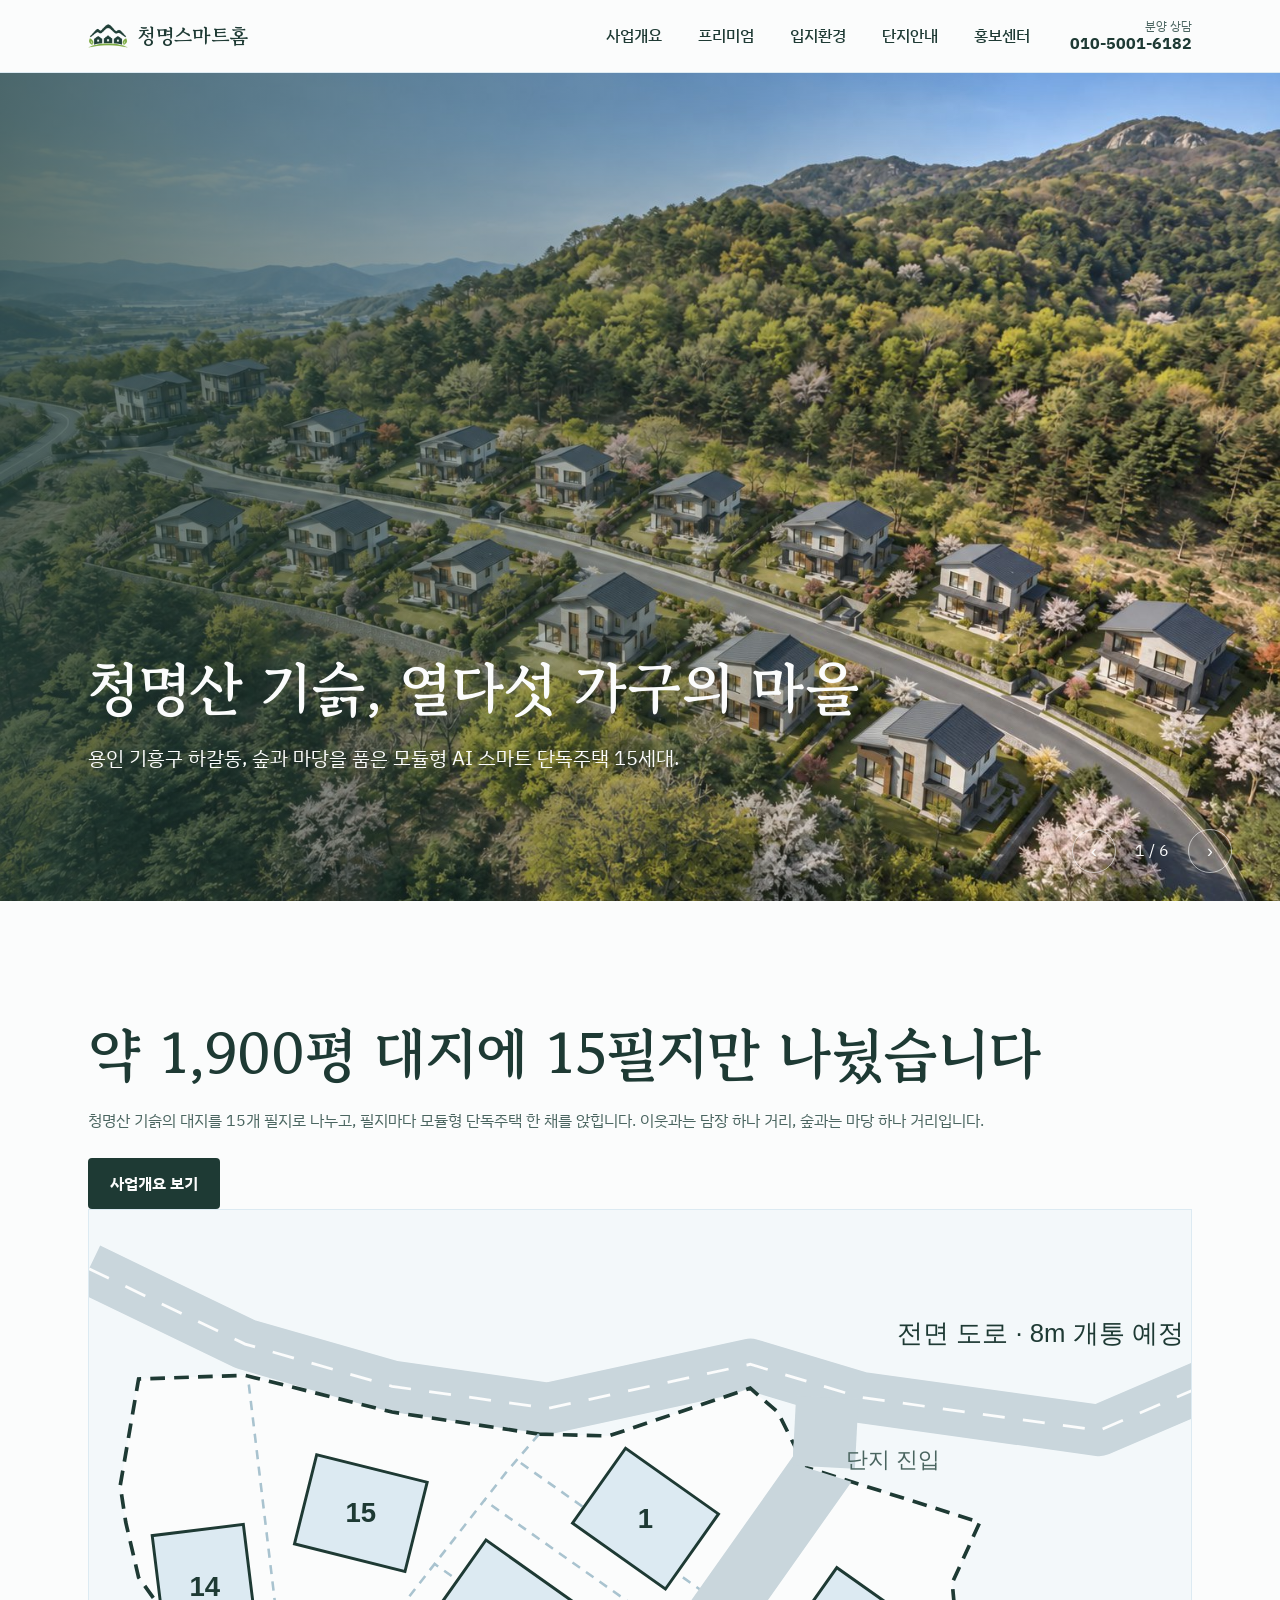
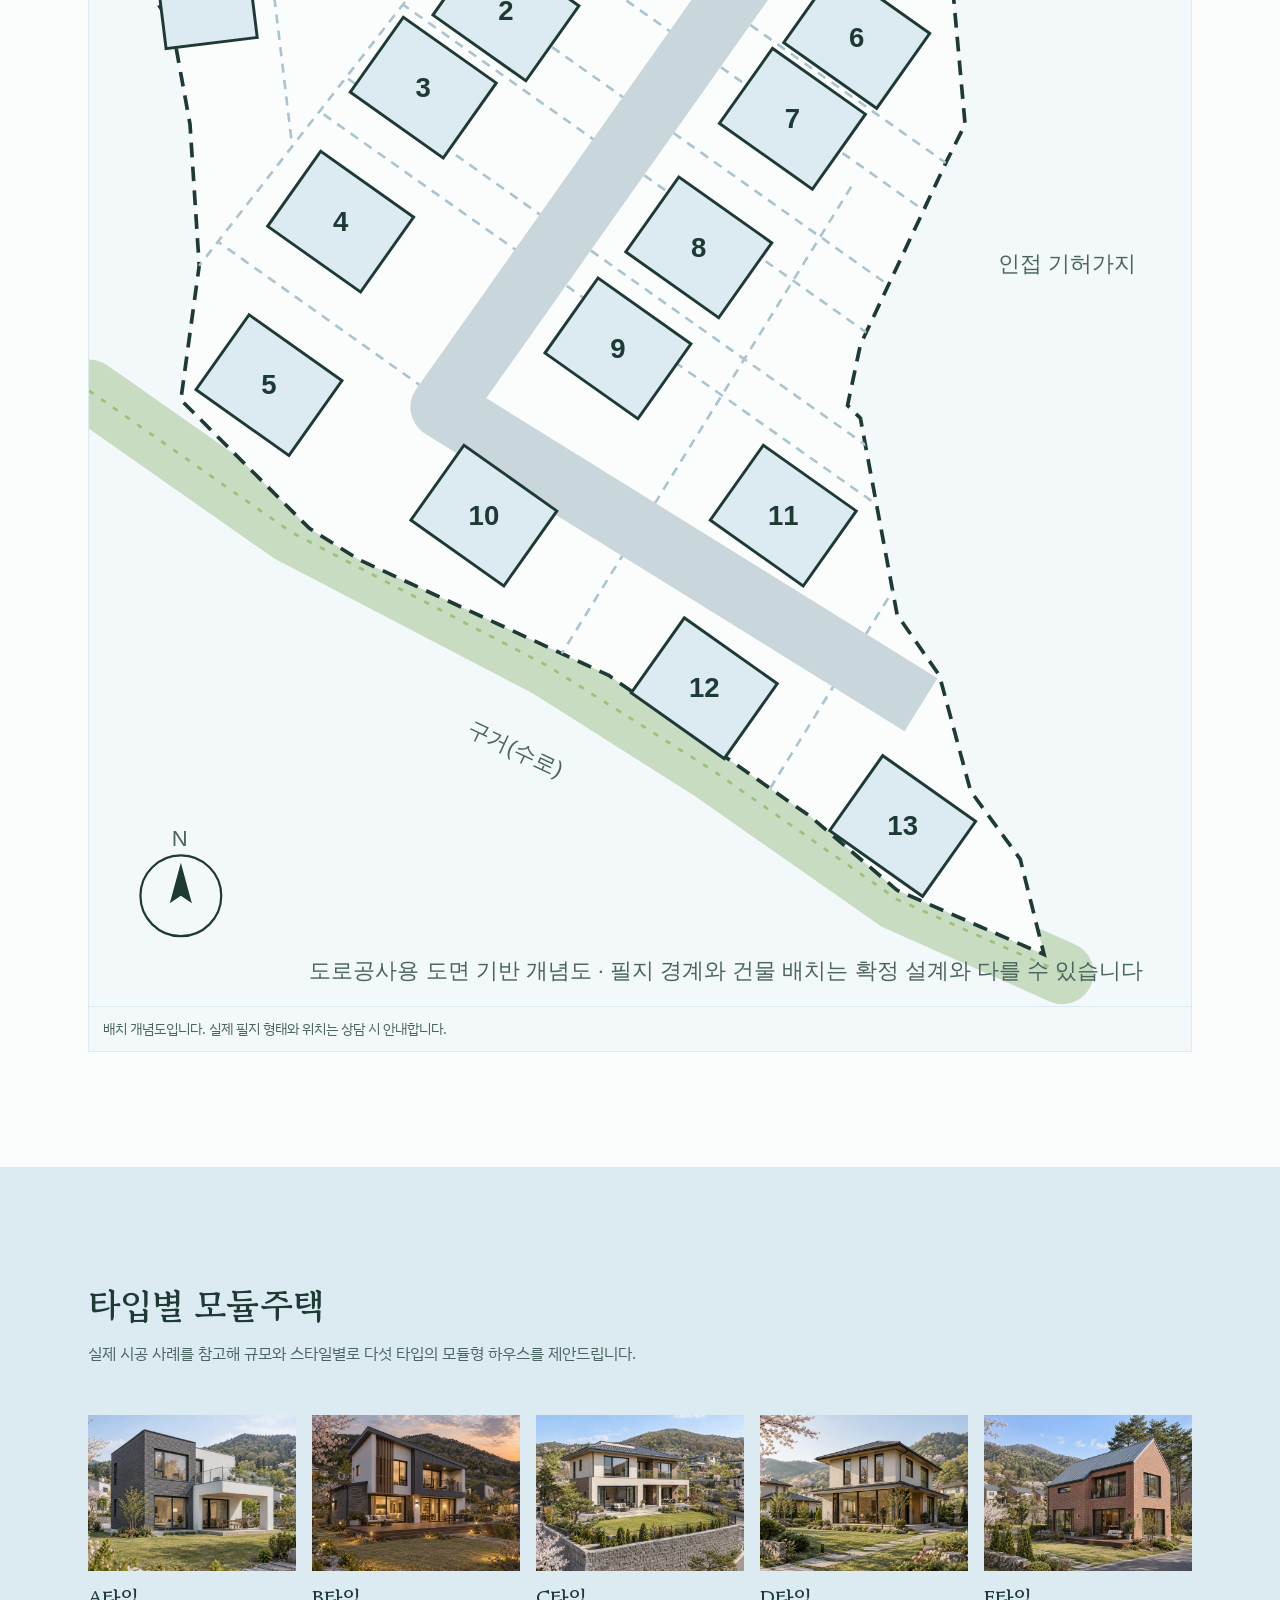
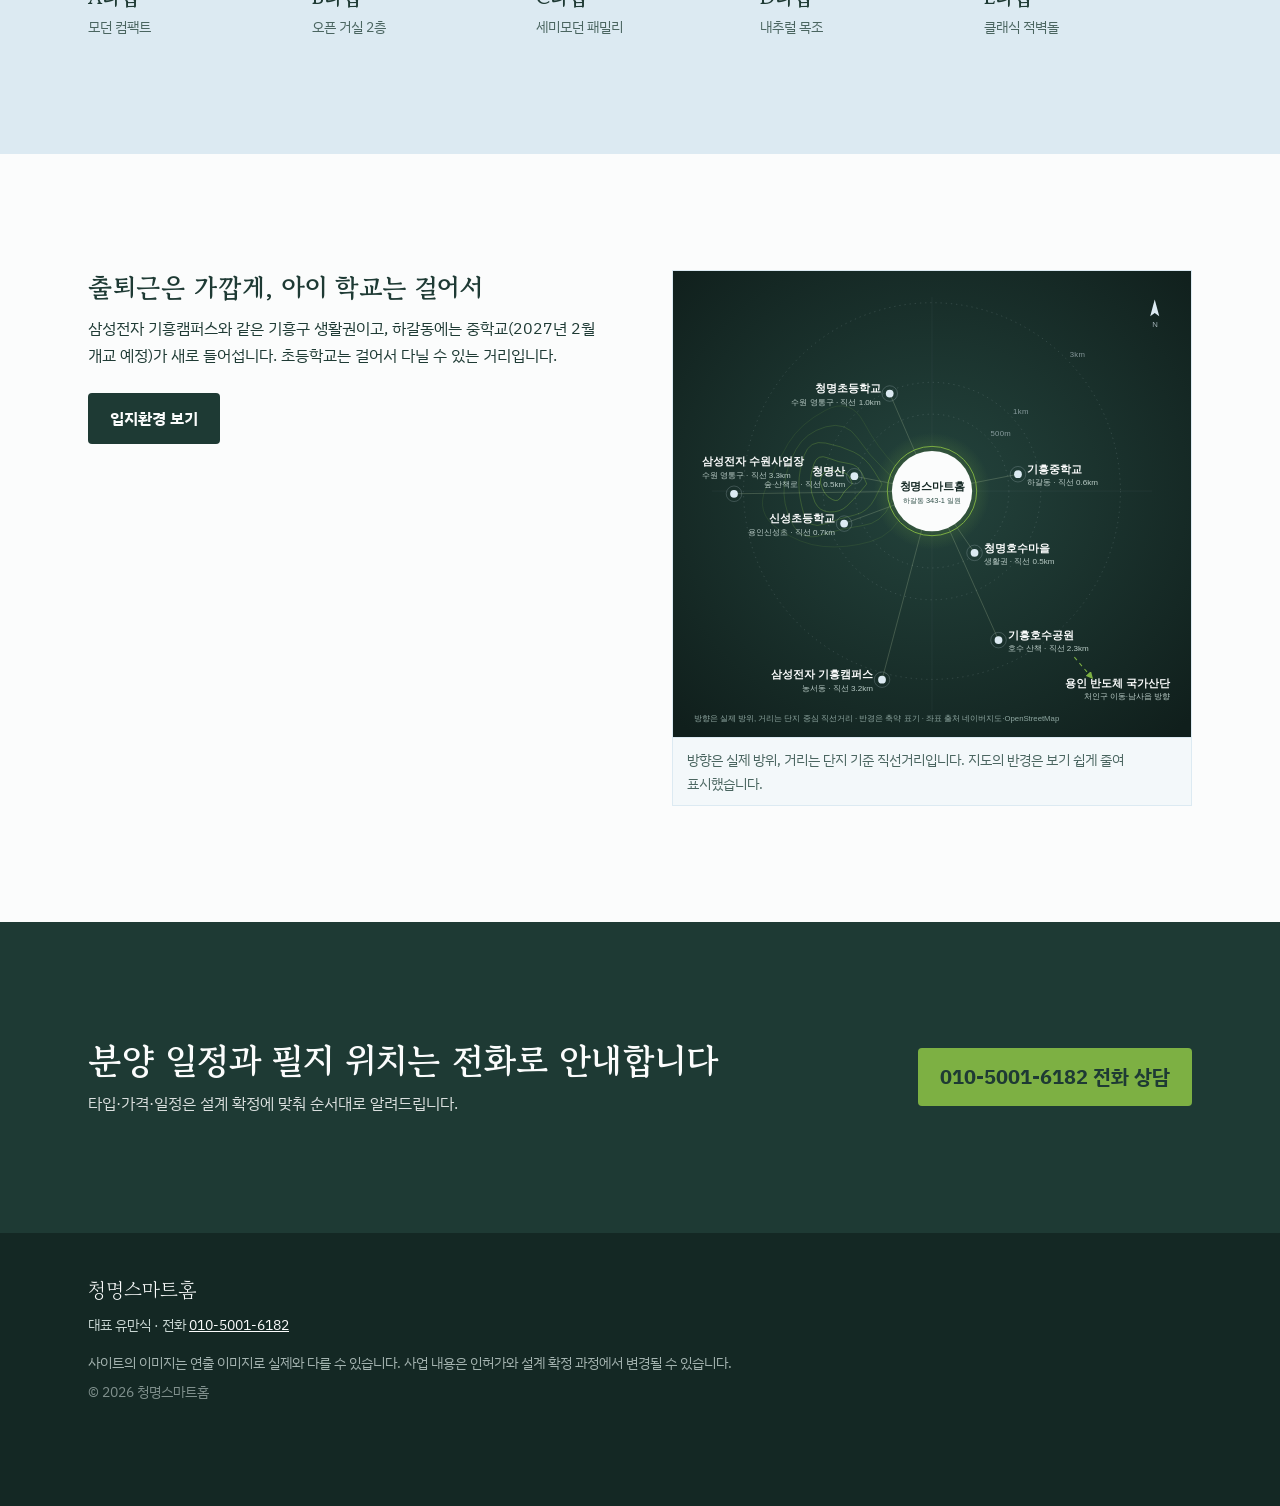
==== commit d85e959d: "15필지(343-2답 일대 2필지 추가)·사업개요·문구·언론보도 갱신 - 배치 개념도에 14·15번 필지 추가, 단지 전경·단지조경·거실 이미지 재생성 - 대지 약 1,900평, " ====
--- a/index.html
+++ b/index.html
@@ -5,7 +5,7 @@
 <meta name="viewport" content="width=device-width, initial-scale=1, viewport-fit=cover">
 <meta name="robots" content="noindex, nofollow">
 <title>청명스마트홈 | 용인 하갈동 모듈형 스마트 단독주택</title>
-<meta name="description" content="용인 기흥구 하갈동 청명산 기슭, 모듈형 스마트 단독주택 13세대 — 청명스마트홈">
+<meta name="description" content="용인 기흥구 하갈동 청명산 기슭, 모듈형 AI 스마트 단독주택 15세대 — 청명스마트홈">
 <link rel="icon" href="assets/img/ai/logo-mark.png">
 <link rel="preconnect" href="https://fonts.googleapis.com">
 <link rel="preconnect" href="https://fonts.gstatic.com" crossorigin>
@@ -17,16 +17,16 @@
 <main id="main">
 <section class="hero" aria-roledescription="carousel" aria-label="청명스마트홈 소개 슬라이드">
   <div class="hero__slide is-active" role="group" aria-roledescription="slide" aria-label="1 / 6">
-    <img src="assets/img/ai/hero-01-village.jpg" alt="숲을 등진 언덕에 모듈형 주택들이 모여 있는 마을 전경" fetchpriority="high">
-    <div class="hero__text"><h1>청명산 기슭, 열세 가구의 마을</h1><p>용인 기흥구 하갈동에 짓는 모듈형 스마트 단독주택 13세대입니다.</p></div>
+    <img src="assets/img/ai/hero-01-village-v2.jpg" alt="숲을 등진 언덕에 모듈형 주택 15채가 모여 있는 마을 전경" fetchpriority="high">
+    <div class="hero__text"><h1>청명산 기슭, 열다섯 가구의 마을</h1><p>용인 기흥구 하갈동, 숲과 마당을 품은 모듈형 AI 스마트 단독주택 15세대.</p></div>
   </div>
   <div class="hero__slide" role="group" aria-roledescription="slide" aria-label="2 / 6">
     <img src="assets/img/ai/hero-02-yard.jpg" alt="노을 무렵 데크와 잔디 마당이 있는 주택" loading="lazy">
     <div class="hero__text"><h2>아파트 대신, 마당 있는 집</h2><p>퇴근 후엔 데크에서 저녁을, 주말엔 텃밭에서 하루를.</p></div>
   </div>
   <div class="hero__slide" role="group" aria-roledescription="slide" aria-label="3 / 6">
-    <img src="assets/img/ai/hero-03-interior.jpg" alt="숲이 보이는 큰 창이 있는 밝은 거실" loading="lazy">
-    <div class="hero__text"><h2>숲을 거실로 들이는 큰 창</h2><p>두 층 높이의 거실 창 너머로 청명산의 계절이 보입니다.</p></div>
+    <img src="assets/img/ai/hero-03-interior-v2.jpg" alt="두 층 높이 통창 너머로 숲과 호수가 내려다보이는 밝은 거실" loading="lazy">
+    <div class="hero__text"><h2>숲을 거실로 들이는 큰 창</h2><p>두 층 높이로 열린 거실 창 너머, 청명산의 사계절과 발아래 펼쳐진 기흥호수가 그대로 풍경이 됩니다.</p></div>
   </div>
   <div class="hero__slide" role="group" aria-roledescription="slide" aria-label="4 / 6">
     <img src="assets/img/ai/hero-04-module.jpg" alt="크레인이 주택 모듈을 기초 위에 올리는 모습" loading="lazy">
@@ -38,7 +38,7 @@
   </div>
   <div class="hero__slide" role="group" aria-roledescription="slide" aria-label="6 / 6">
     <img src="assets/img/ai/hero-06-dusk.jpg" alt="해 질 무렵 불 켜진 주택들과 진입도로" loading="lazy">
-    <div class="hero__text"><h2>8m 진입도로, 2027년 2월 개통 예정</h2><p>단지 전면 도로 개통 일정은 사업주 안내 기준입니다.</p></div>
+    <div class="hero__text"><h2>8m 전면 도로, 2027년 6월 완공 예정</h2><p>기존 도로를 8m로 넓히는 확장 공사입니다. 일정은 사업주 안내 기준입니다.</p></div>
   </div>
   <div class="hero__ctrl">
     <button type="button" class="hero__prev" aria-label="이전 슬라이드">‹</button>
@@ -49,14 +49,14 @@
 <section class="section">
   <div class="wrap plan-intro">
     <div>
-      <h2>약 2,000평 대지에 13필지만 나눴습니다</h2>
-      <p>청명산 기슭의 대지를 13개 필지로 나누고, 필지마다 모듈형 단독주택 한 채를 앉힙니다. 이웃과는 담장 하나 거리, 숲과는 마당 하나 거리입니다.</p>
+      <h2>약 1,900평 대지에 15필지만 나눴습니다</h2>
+      <p>청명산 기슭의 대지를 15개 필지로 나누고, 필지마다 모듈형 단독주택 한 채를 앉힙니다. 이웃과는 담장 하나 거리, 숲과는 마당 하나 거리입니다.</p>
       <div class="btn-row">
         <a class="btn" href="overview.html">사업개요 보기</a>
       </div>
     </div>
     <figure class="plan-figure">
-      <img src="assets/img/svg/site-plan.svg" alt="13필지 배치 개념도: 전면 도로에서 단지 진입로로 들어와 양쪽에 필지 13개가 놓여 있고 남서쪽은 청명산 숲">
+      <img src="assets/img/svg/site-plan.svg" alt="15필지 배치 개념도: 전면 도로에서 단지 진입로로 들어와 양쪽에 필지 13개, 북서쪽 전면 도로변에 필지 2개가 놓여 있고 남서쪽은 수로">
       <figcaption>배치 개념도입니다. 실제 필지 형태와 위치는 상담 시 안내합니다.</figcaption>
     </figure>
   </div>
@@ -76,11 +76,11 @@
   <div class="wrap split">
     <div class="prose">
       <h3>출퇴근은 가깝게, 아이 학교는 걸어서</h3>
-      <p>삼성전자 기흥캠퍼스와 같은 기흥구 생활권이고, 하갈동에는 중학교가 새로 들어섭니다. 초등학교는 걸어서 다닐 수 있는 거리입니다.</p>
+      <p>삼성전자 기흥캠퍼스와 같은 기흥구 생활권이고, 하갈동에는 중학교(2027년 2월 개교 예정)가 새로 들어섭니다. 초등학교는 걸어서 다닐 수 있는 거리입니다.</p>
       <div class="btn-row"><a class="btn" href="location.html">입지환경 보기</a></div>
     </div>
     <figure class="plan-figure">
-      <img src="assets/img/svg/location-map.svg" alt="입지 개념도: 단지 주변의 청명산, 초등학교, 기흥중학교, 삼성전자 기흥캠퍼스, 용인 반도체 국가산단" loading="lazy">
+      <img src="assets/img/svg/location-map.svg" alt="입지 개념도: 단지 주변의 청명산, 신성초·청명초등학교, 기흥중학교, 삼성전자 기흥캠퍼스·수원사업장, 용인 반도체 국가산단" loading="lazy">
       <figcaption>방향은 실제 방위, 거리는 단지 기준 직선거리입니다. 지도의 반경은 보기 쉽게 줄여 표시했습니다.</figcaption>
     </figure>
   </div>
--- a/assets/css/style.css
+++ b/assets/css/style.css
@@ -117,7 +117,7 @@
 .hero__ctrl button:hover { background: rgba(251, 252, 252, .15); }
 .hero__count { min-width: 3.5em; text-align: center; font-variant-numeric: tabular-nums; }
 .hero 
-/* 메인: 13필지 */
+/* 메인: 15필지 */
 .plan-intro { display: grid; grid-template-columns: 1fr 1.4fr; gap: clamp(28px, 5vw, 72px); align-items: center; }
 .plan-intro h2 { font-size: var(--step-4); }
 .plan-intro p { color: var(--pine-soft); }
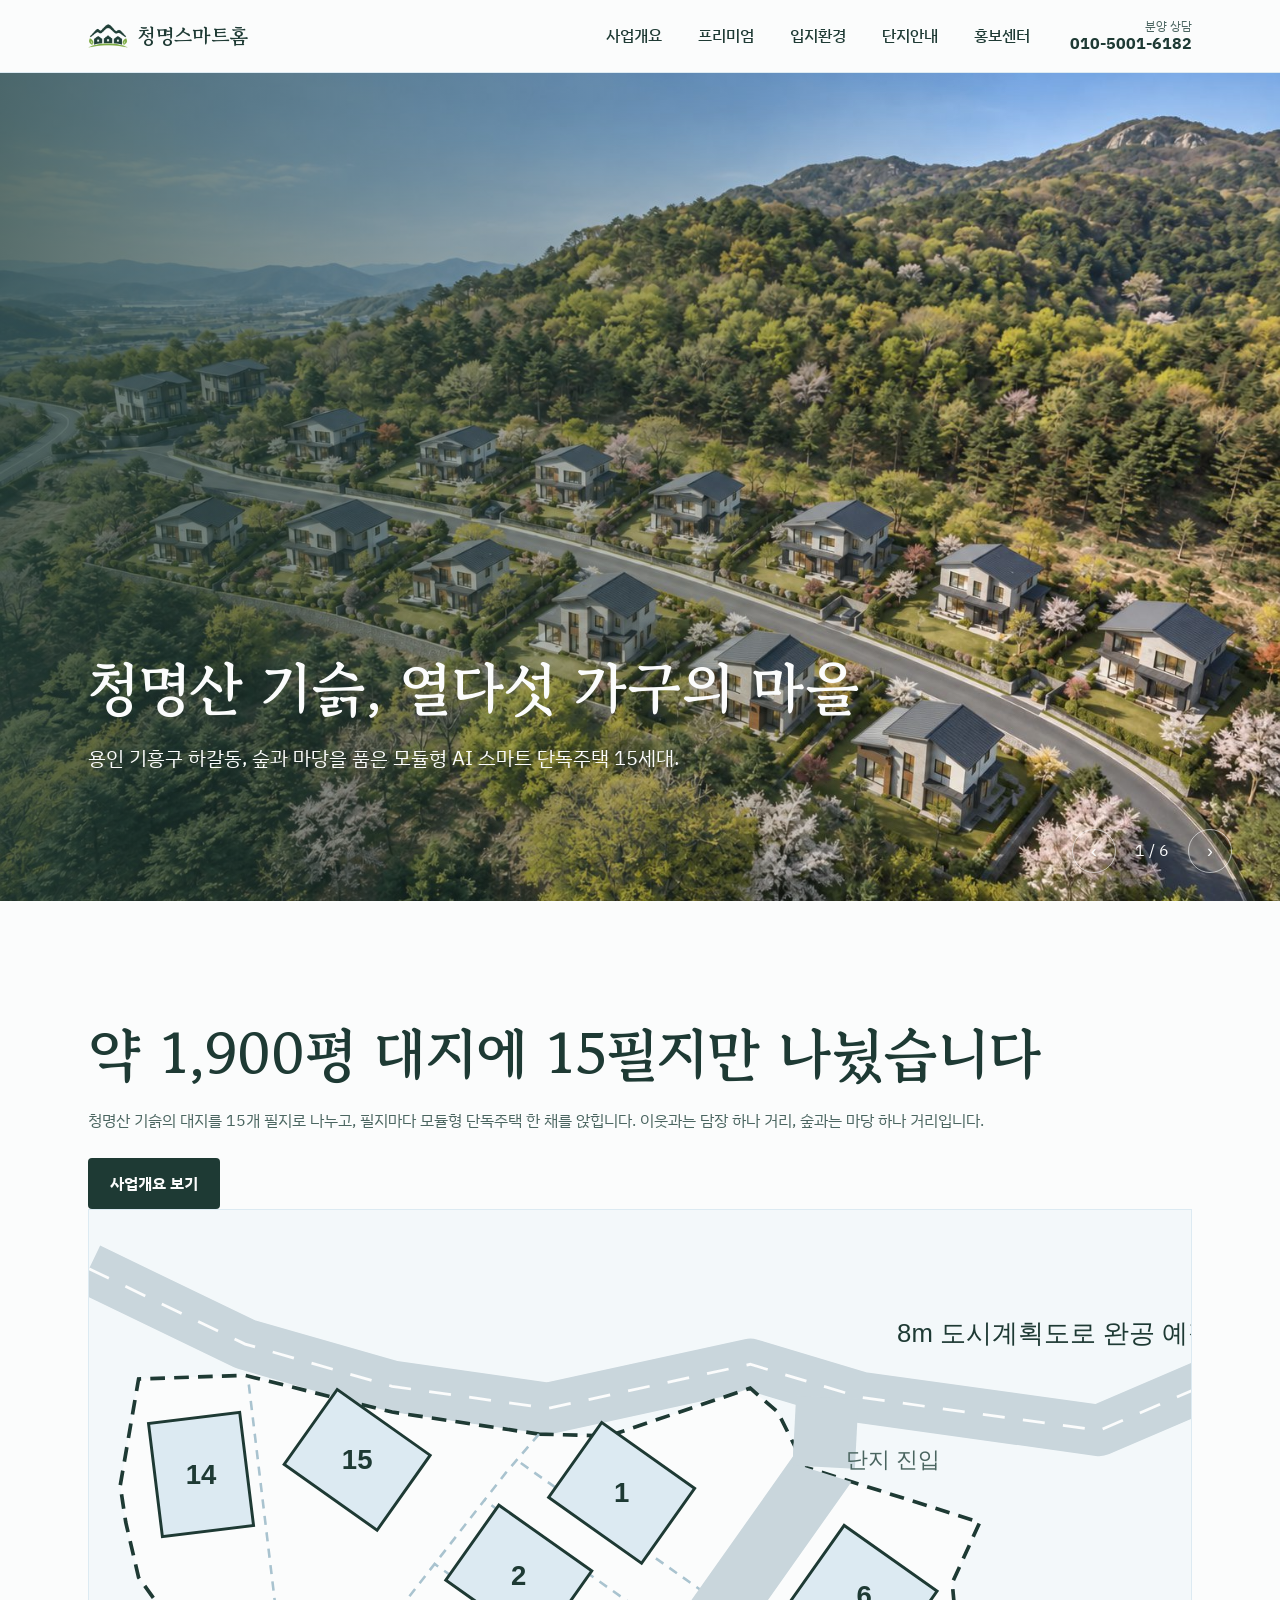
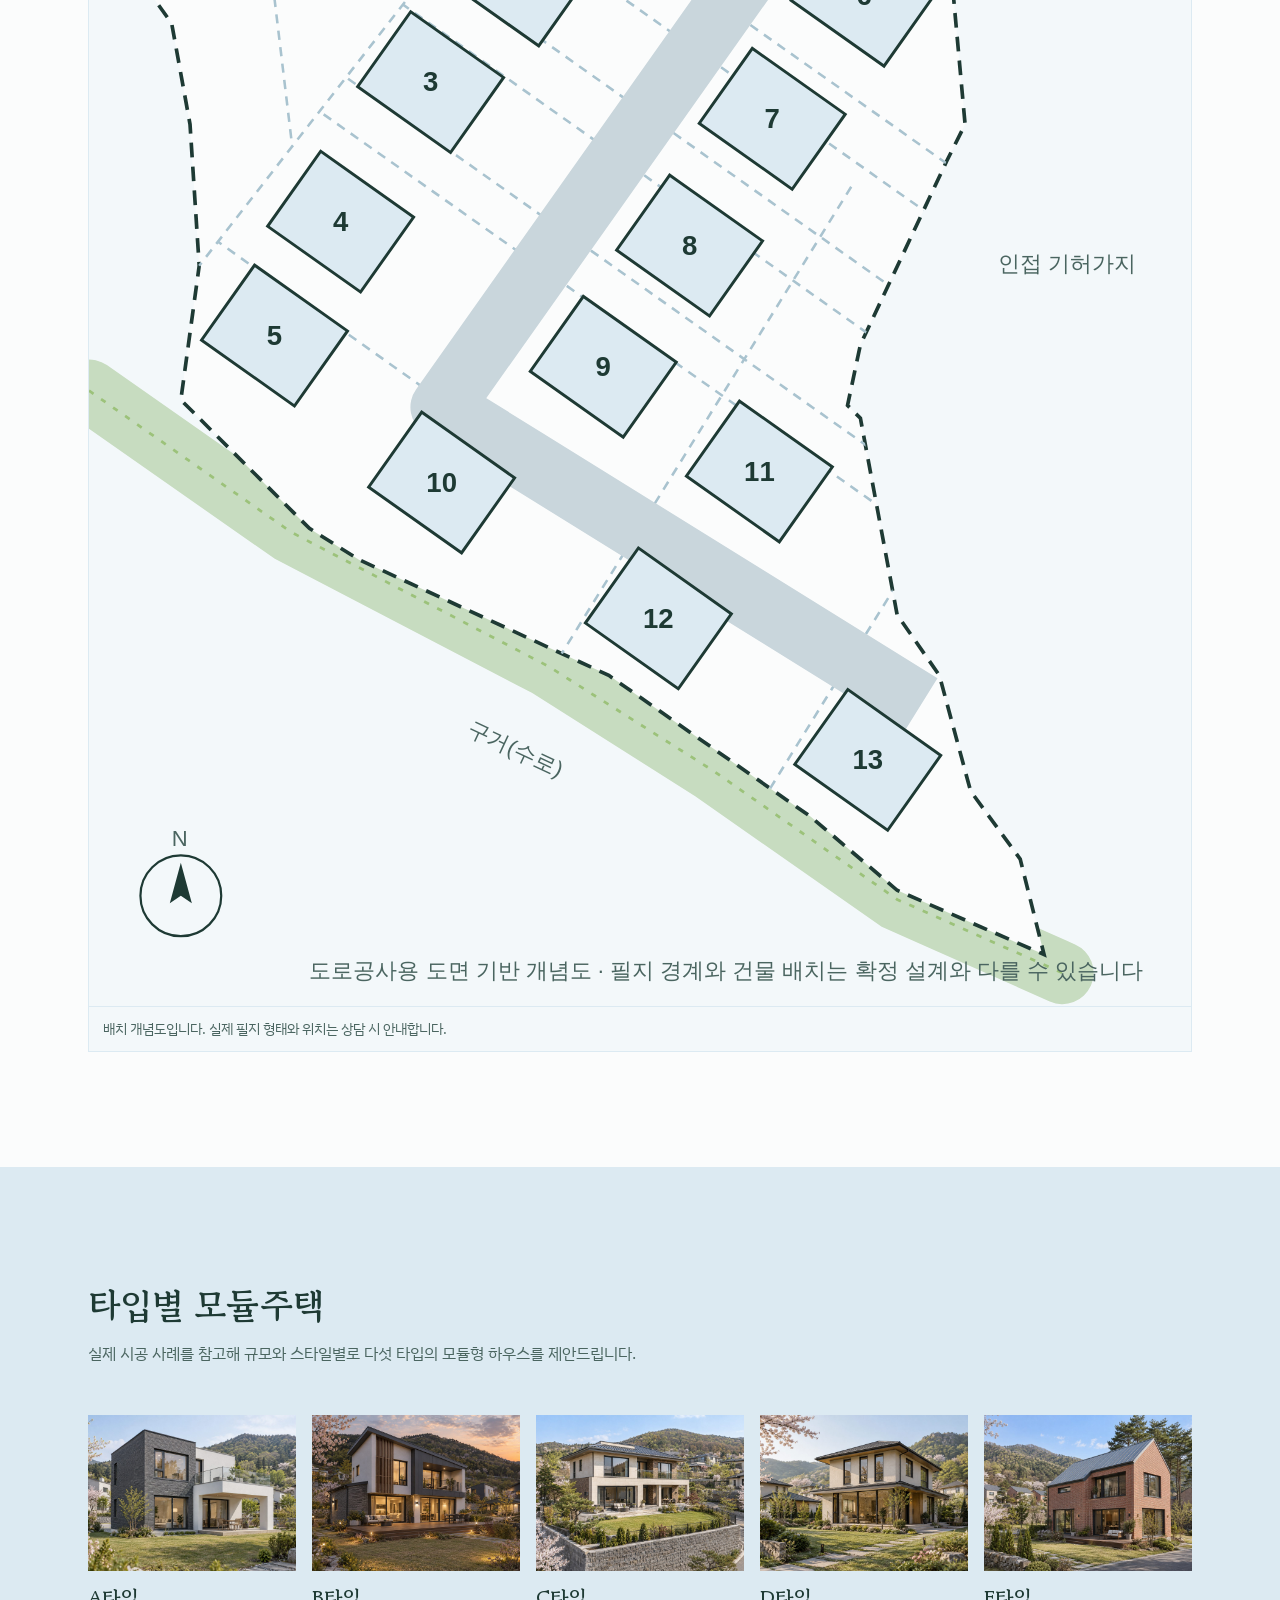
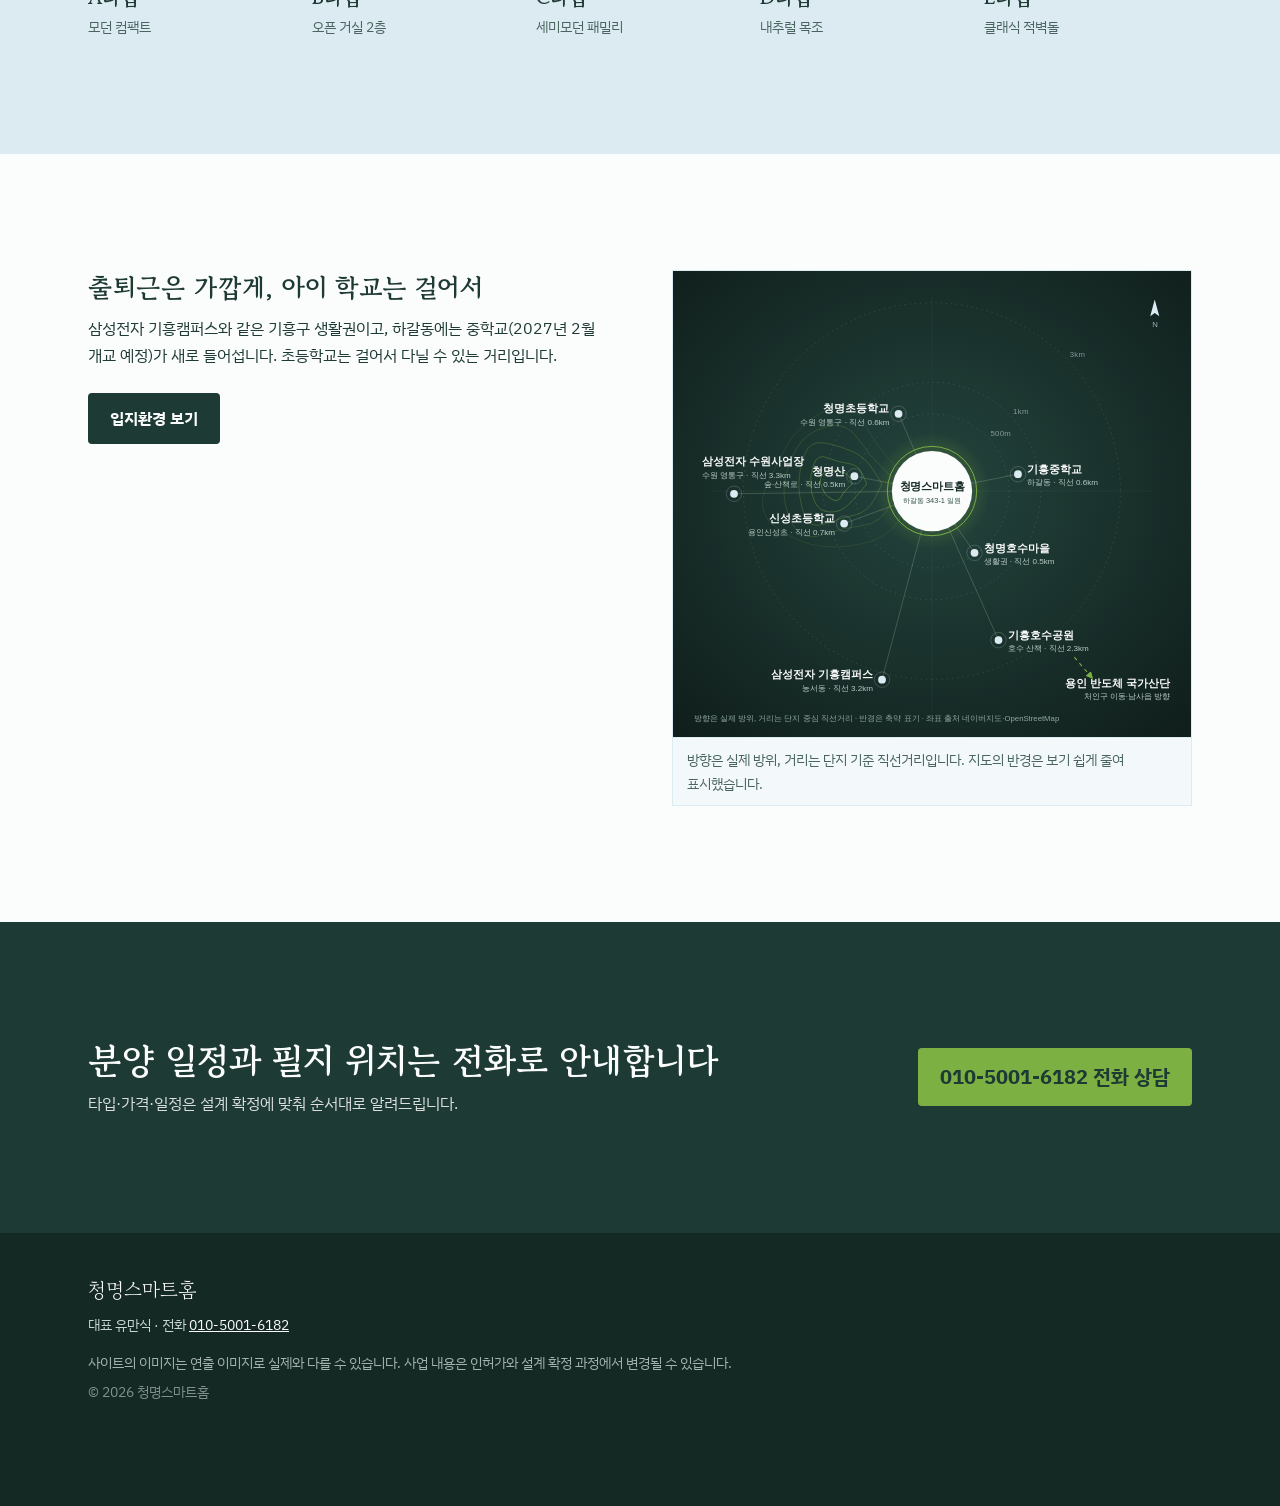
==== commit 5bcac905: "10/13 수정사항 반영: 배치도 건물 위치·단지조경·약도·직주근접·도로 문구 - 배치도 건물 14동을 수정안 위치로 이동(필지 경계 유지), 단지조경 이미지 재생성 - 청명초 0" ====
--- a/index.html
+++ b/index.html
@@ -38,7 +38,7 @@
   </div>
   <div class="hero__slide" role="group" aria-roledescription="slide" aria-label="6 / 6">
     <img src="assets/img/ai/hero-06-dusk.jpg" alt="해 질 무렵 불 켜진 주택들과 진입도로" loading="lazy">
-    <div class="hero__text"><h2>8m 전면 도로, 2027년 6월 완공 예정</h2><p>기존 도로를 8m로 넓히는 확장 공사입니다. 일정은 사업주 안내 기준입니다.</p></div>
+    <div class="hero__text"><h2>8m 전면 진입 도시계획도로, 2027년 7월 완공 예정</h2><p>기존 도로를 8m로 넓히는 확장 공사입니다. 일정은 사업주 안내 기준입니다.</p></div>
   </div>
   <div class="hero__ctrl">
     <button type="button" class="hero__prev" aria-label="이전 슬라이드">‹</button>
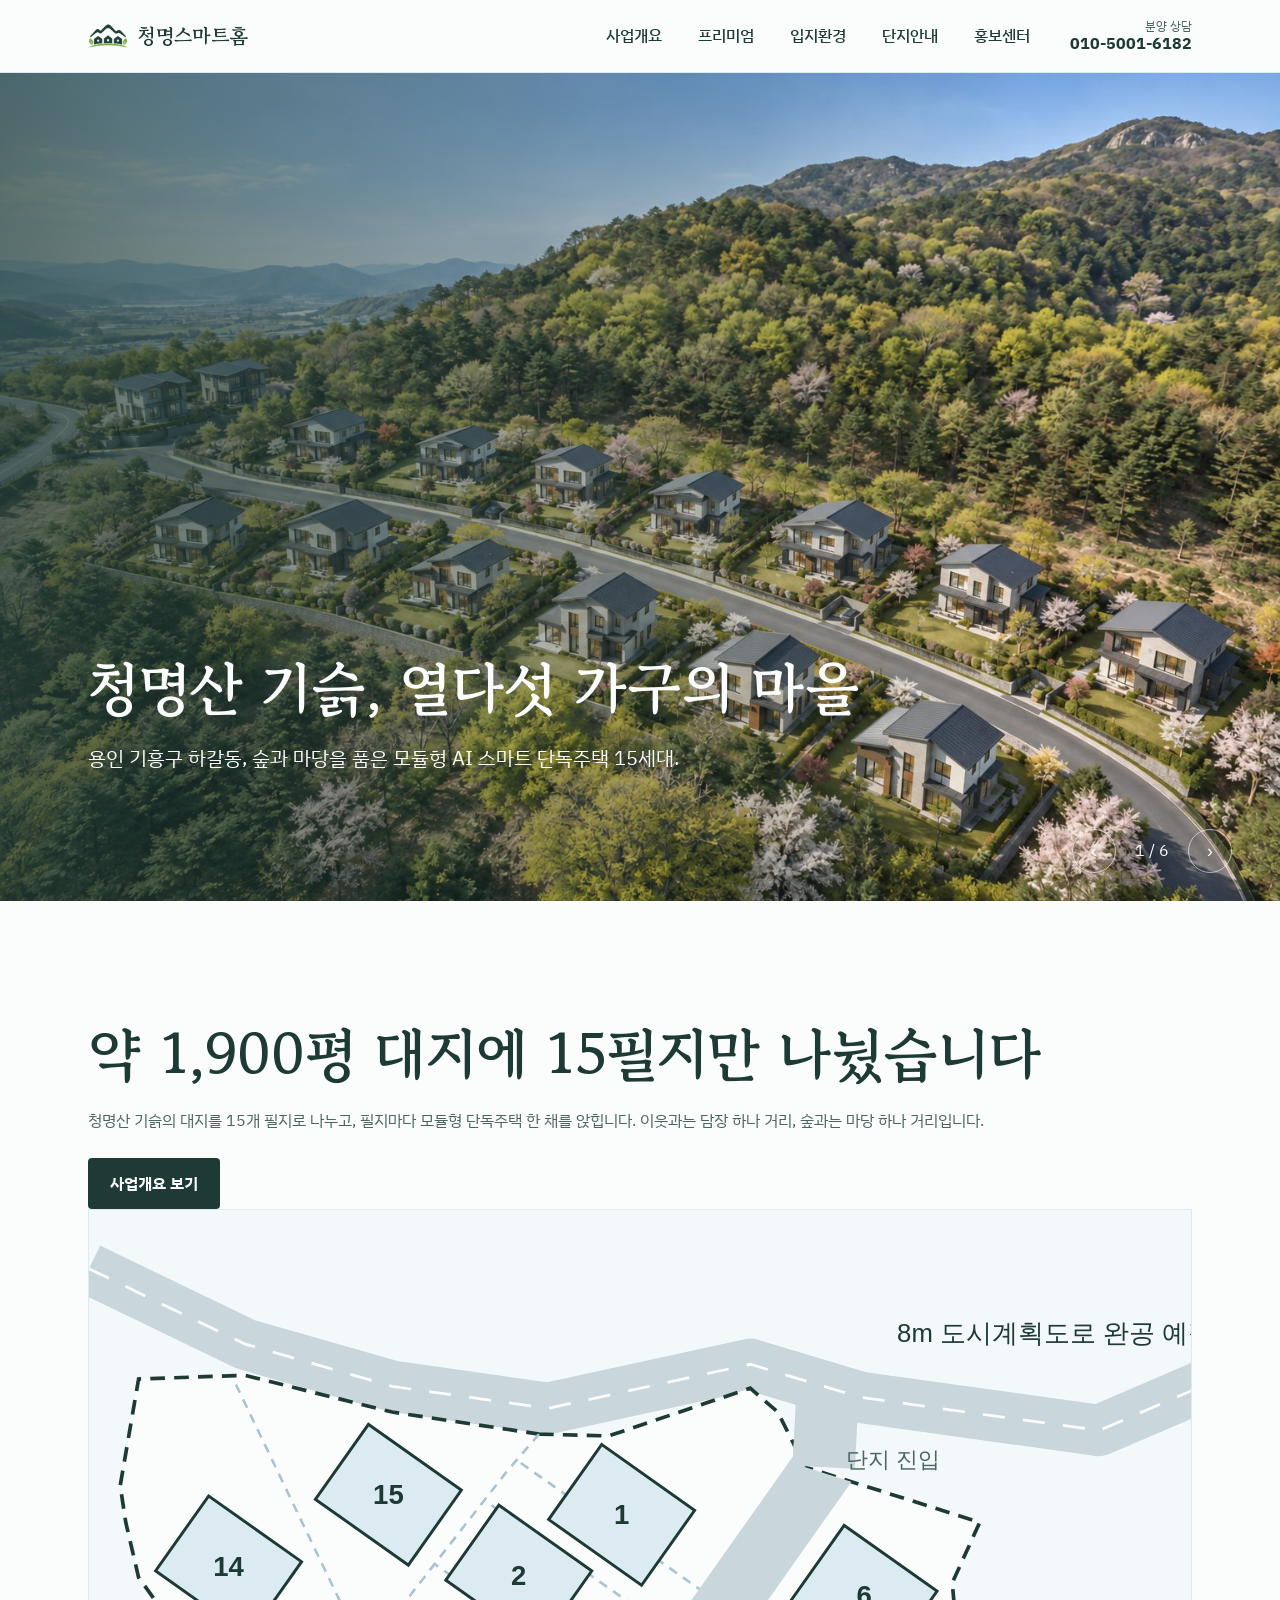
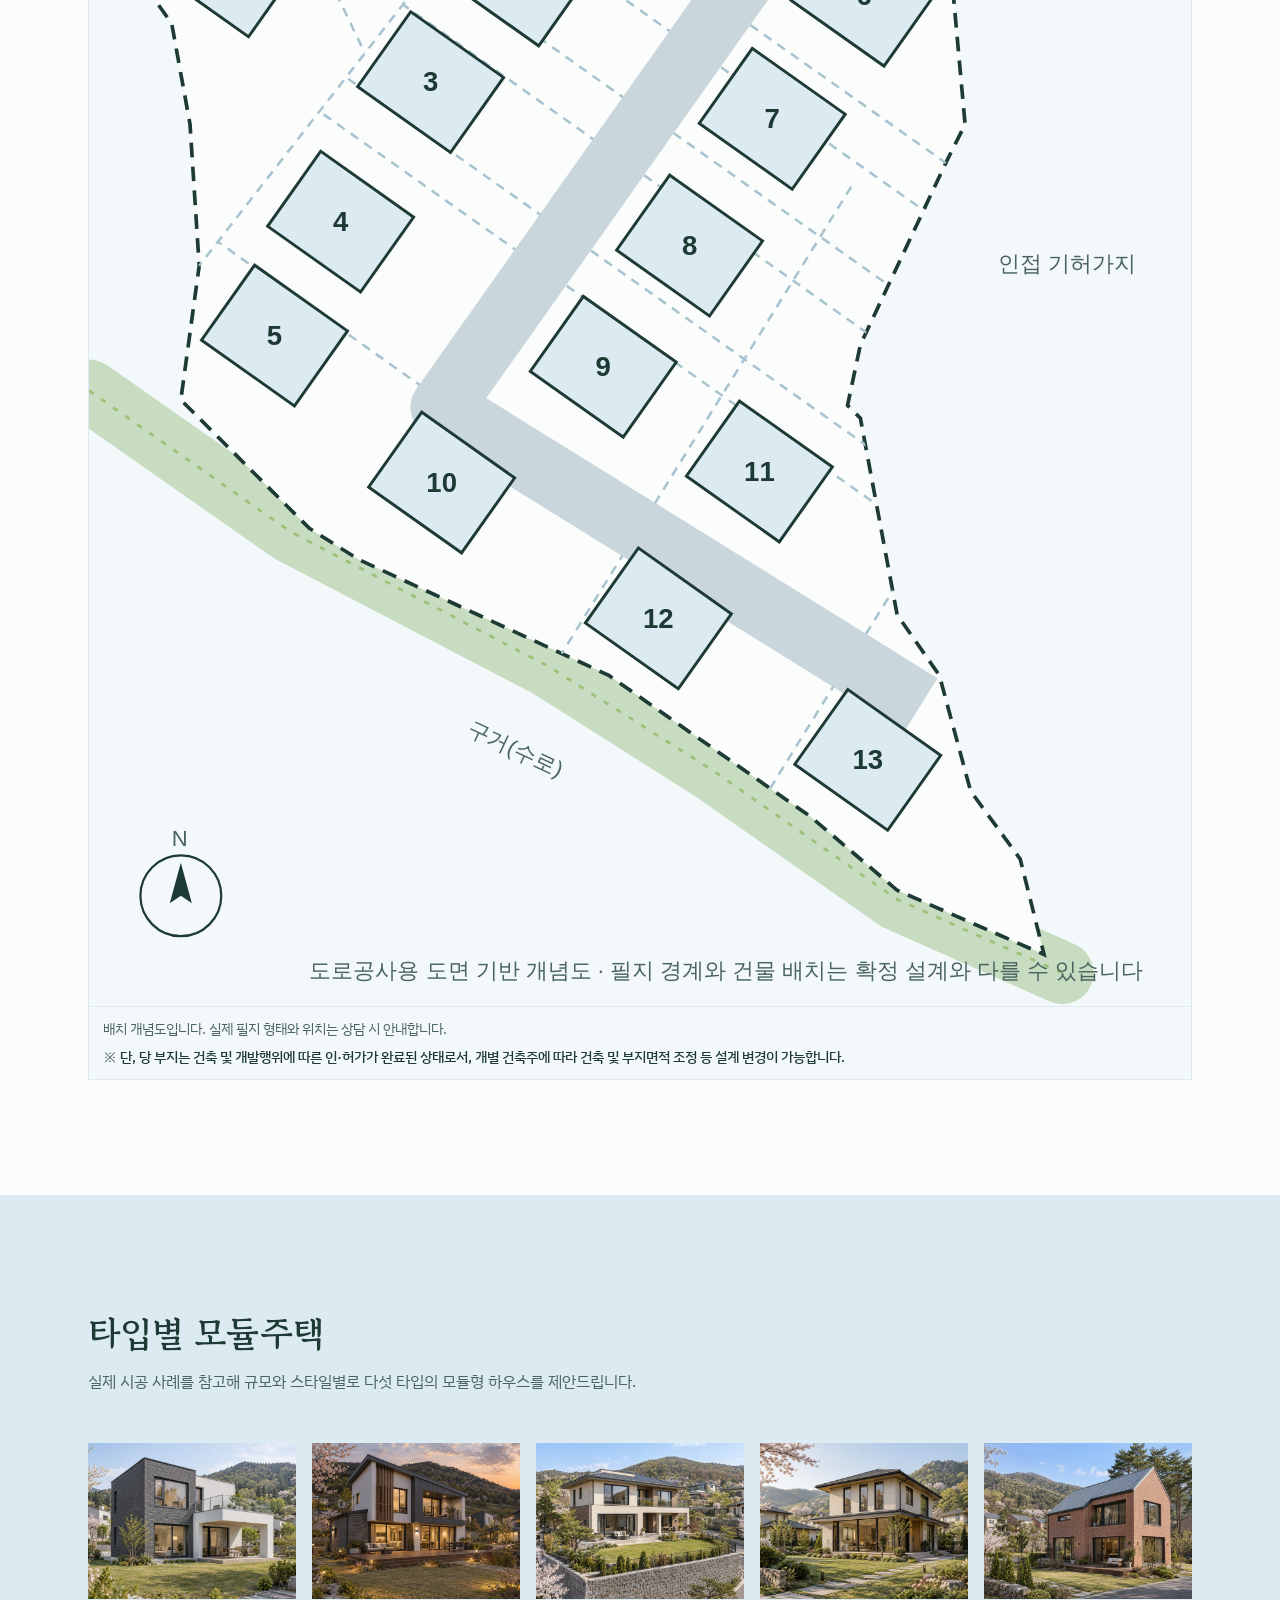
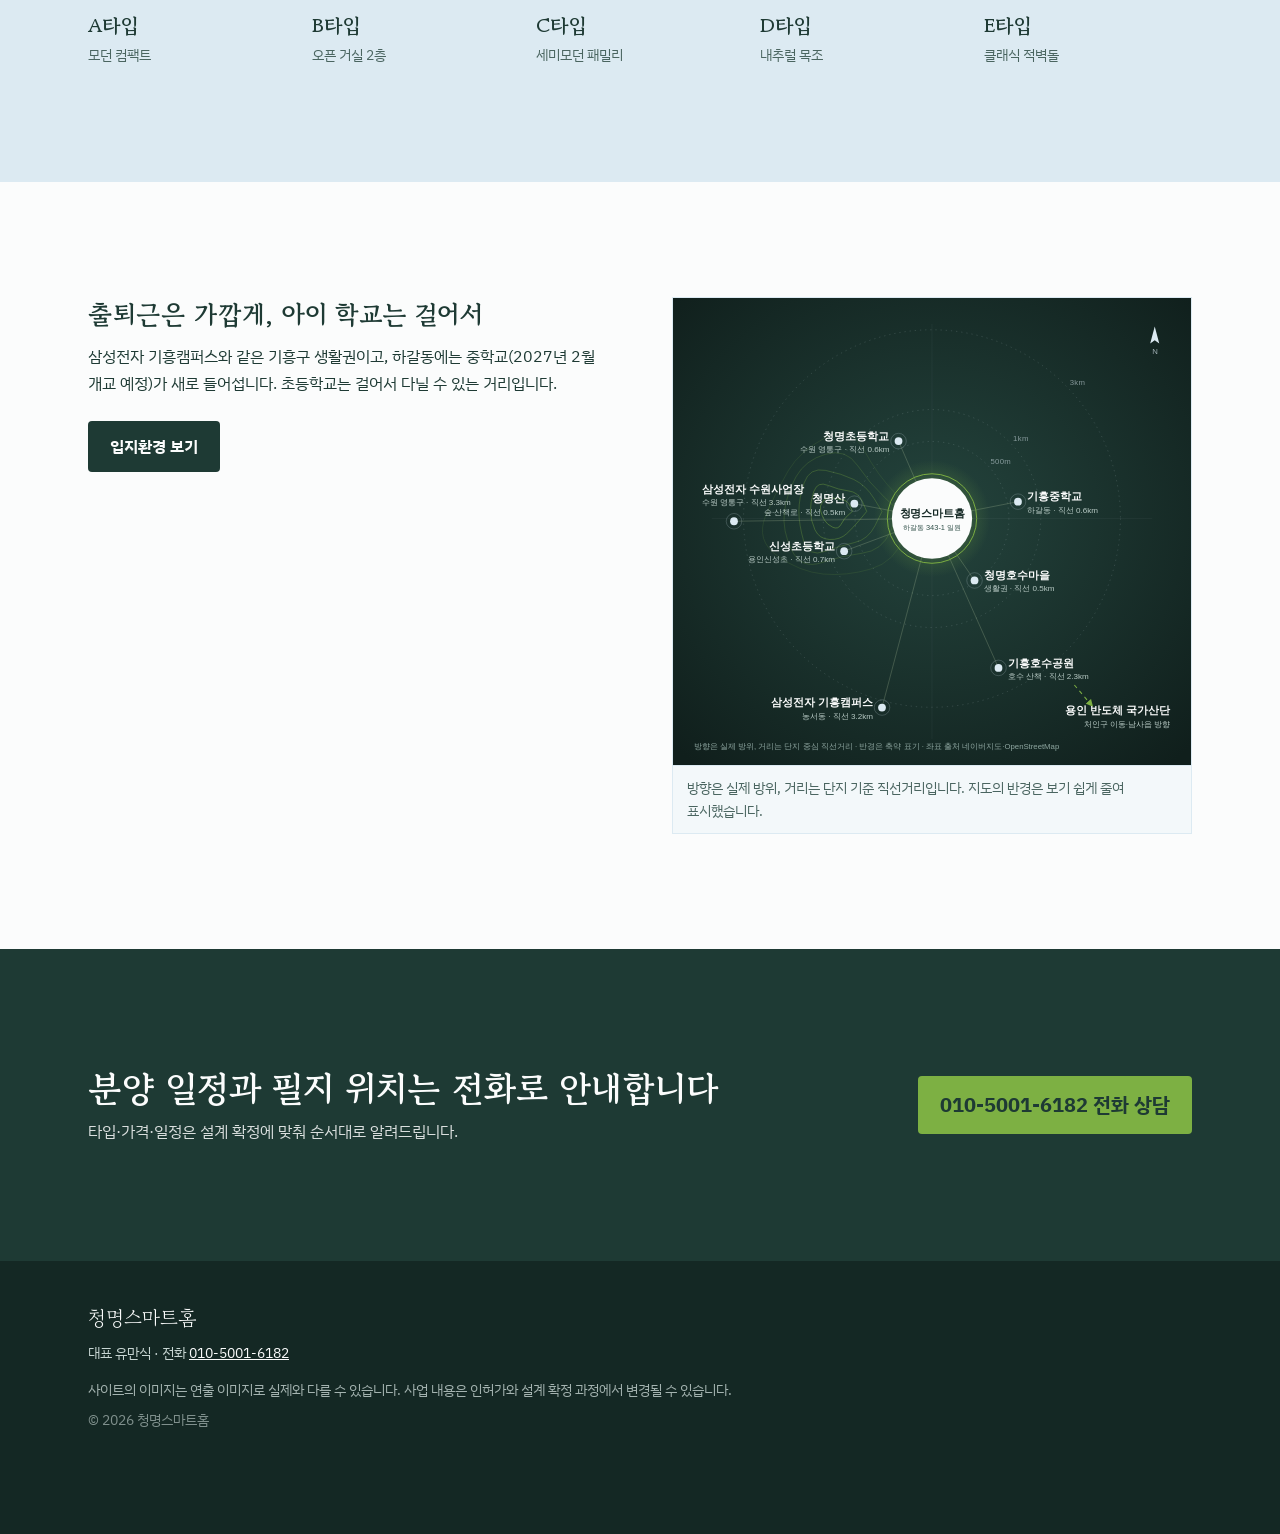
==== commit 23371865: "배치도 설명문에 인허가 완료·설계 변경 가능 안내 추가 - 메인·사업개요 배치도 설명문 아래에 사업주 안내 문구 추가(안내서 2쪽 동일) - 사업개요 안내문을 '설계 및 인허가 현" ====
--- a/index.html
+++ b/index.html
@@ -57,7 +57,7 @@
     </div>
     <figure class="plan-figure">
       <img src="assets/img/svg/site-plan.svg" alt="15필지 배치 개념도: 전면 도로에서 단지 진입로로 들어와 양쪽에 필지 13개, 북서쪽 전면 도로변에 필지 2개가 놓여 있고 남서쪽은 수로">
-      <figcaption>배치 개념도입니다. 실제 필지 형태와 위치는 상담 시 안내합니다.</figcaption>
+      <figcaption>배치 개념도입니다. 실제 필지 형태와 위치는 상담 시 안내합니다.<span class="plan-figure__note">※ 단, 당 부지는 건축 및 개발행위에 따른 인·허가가 완료된 상태로서, 개별 건축주에 따라 건축 및 부지면적 조정 등 설계 변경이 가능합니다.</span></figcaption>
     </figure>
   </div>
 </section>
--- a/assets/css/style.css
+++ b/assets/css/style.css
@@ -124,6 +124,7 @@
 .plan-figure { margin: 0; background: var(--mist); border: 1px solid var(--sky); }
 .plan-figure img { width: 100%; }
 .plan-figure figcaption { font-size: var(--step--1); color: var(--pine-soft); padding: 10px 14px; border-top: 1px solid var(--sky); }
+.plan-figure__note { display: block; margin-top: 4px; color: var(--pine); font-weight: 500; }
 
 .btn {
   display: inline-flex; align-items: center; gap: 8px; padding: 12px 22px;
@@ -210,7 +211,7 @@
 
 /* 조경 */
 .wide-fig { margin: 0; position: relative; }
-.wide-fig img { width: 100%; aspect-ratio: 16 / 8; object-fit: cover; }
+.wide-fig img { width: 100%; aspect-ratio: 3 / 2; object-fit: cover; } /* 원본 비율: 단지 15동이 잘리지 않게 */
 
 .map-links { margin-top: 28px; }
 .map-links__addr { margin: 0; font-family: var(--serif); font-size: var(--step-1); font-weight: 700; }
@@ -275,7 +276,7 @@
   .spec-table th { width: 34%; }
   /* 하단 전화 버튼(약 80px)을 피해 배치 */
   .hero__text { bottom: 150px; }
-  .hero__ctrl, .hero   .wide-fig img { aspect-ratio: 4 / 3; }
+  .hero__ctrl { bottom: 92px; }
 
   .call-fab {
     display: block; position: fixed; z-index: 40; left: 16px; right: 16px;
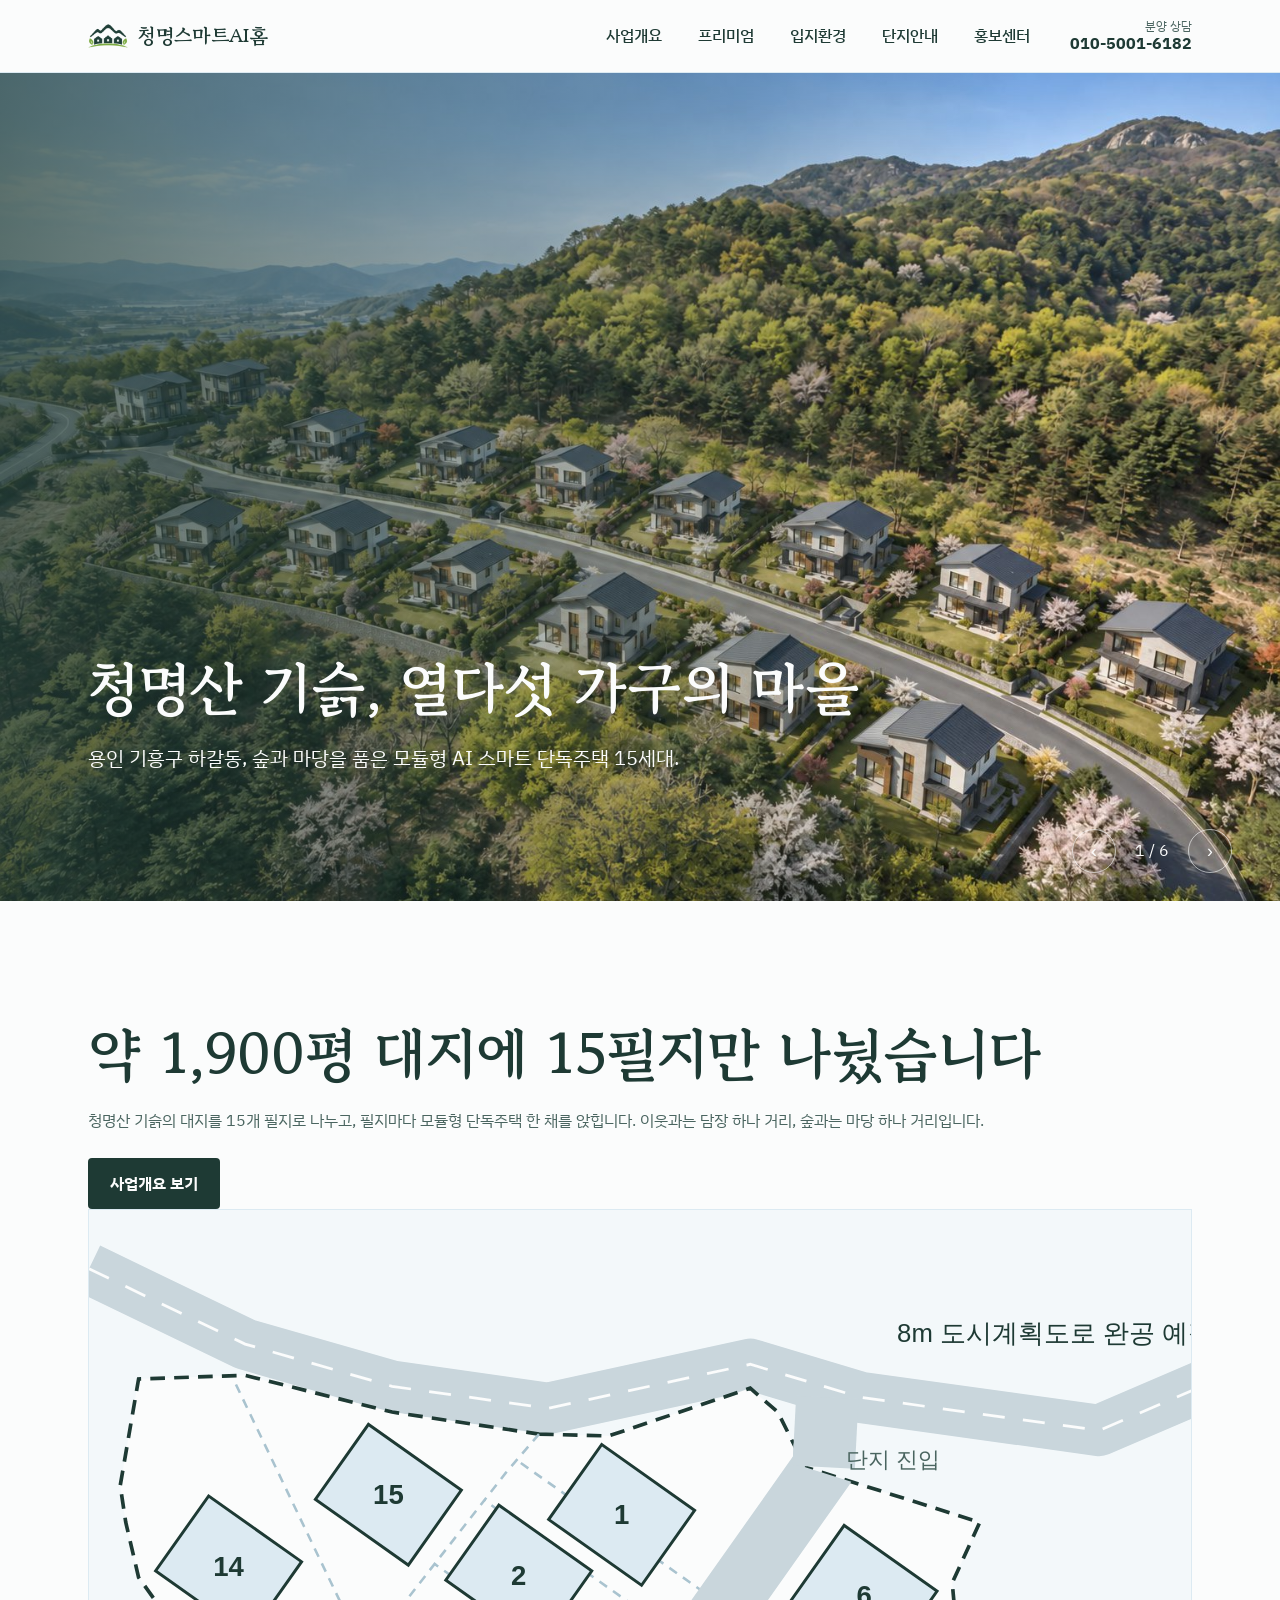
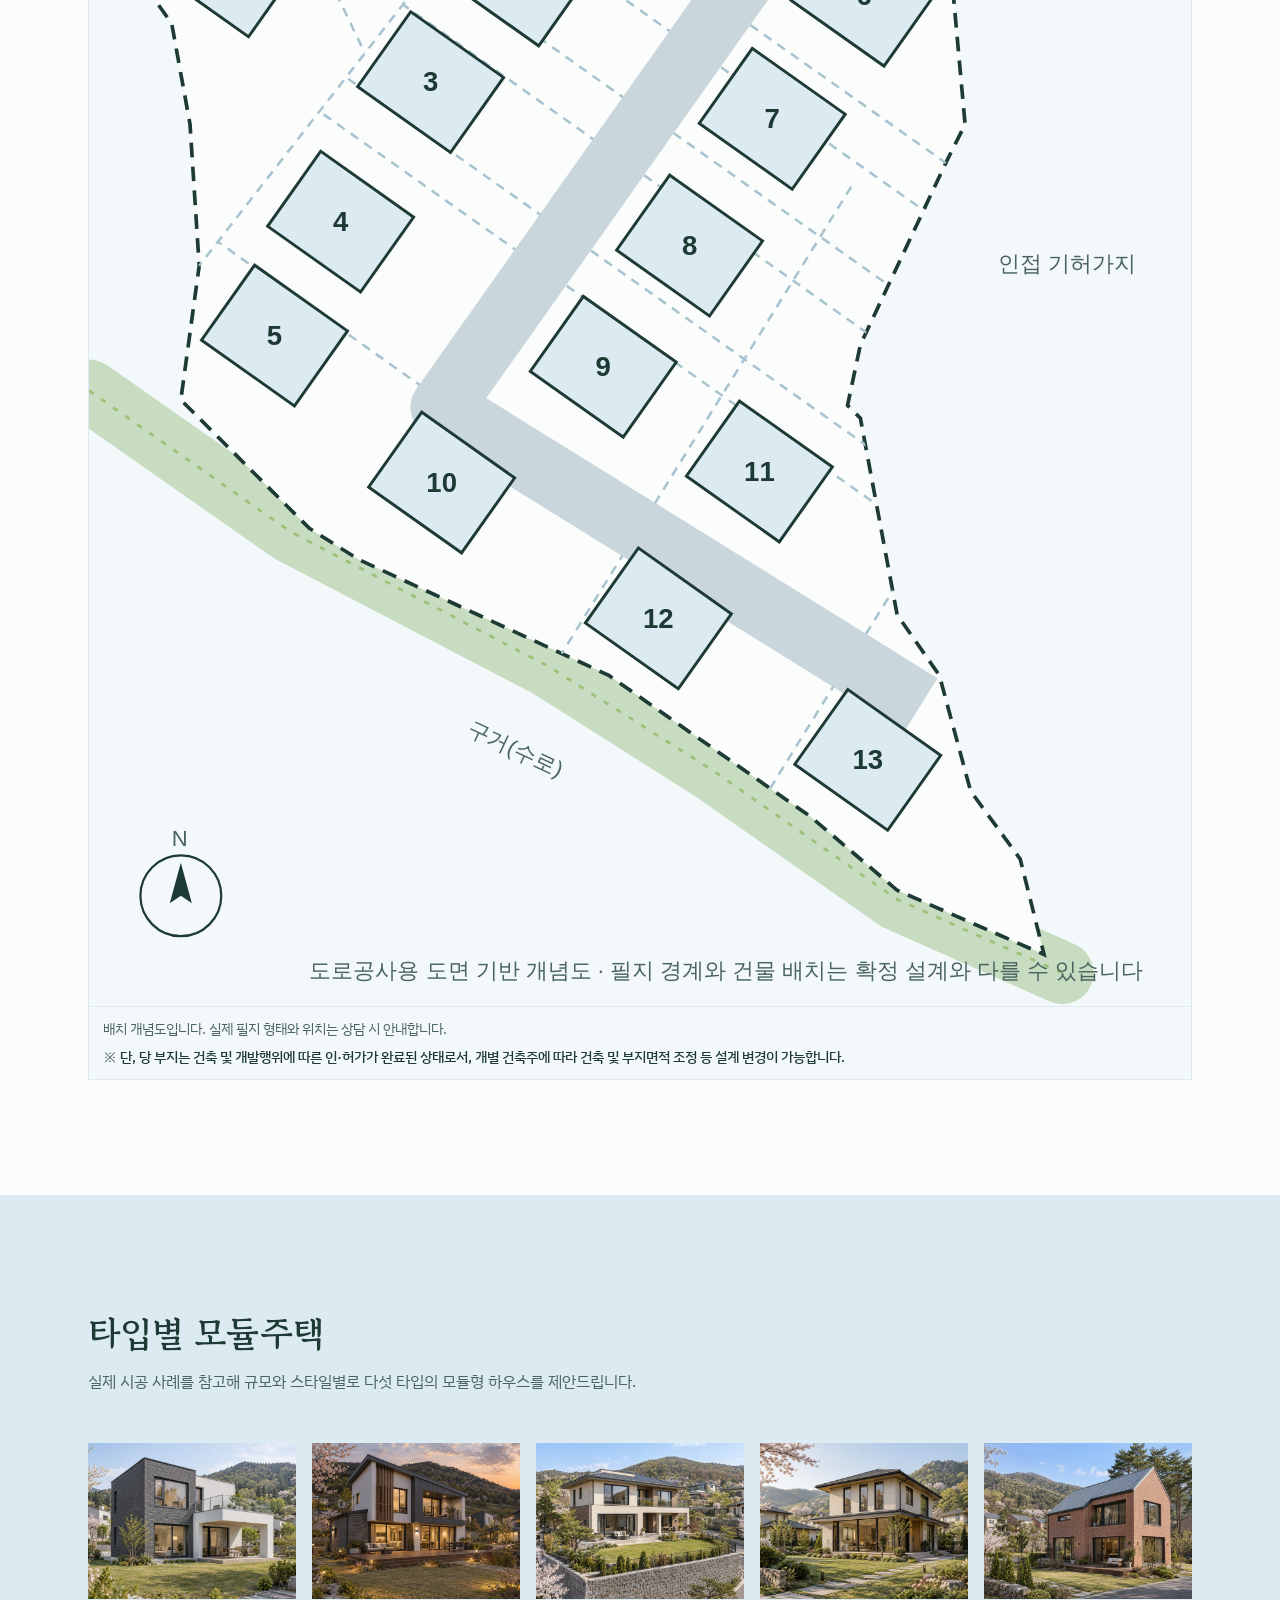
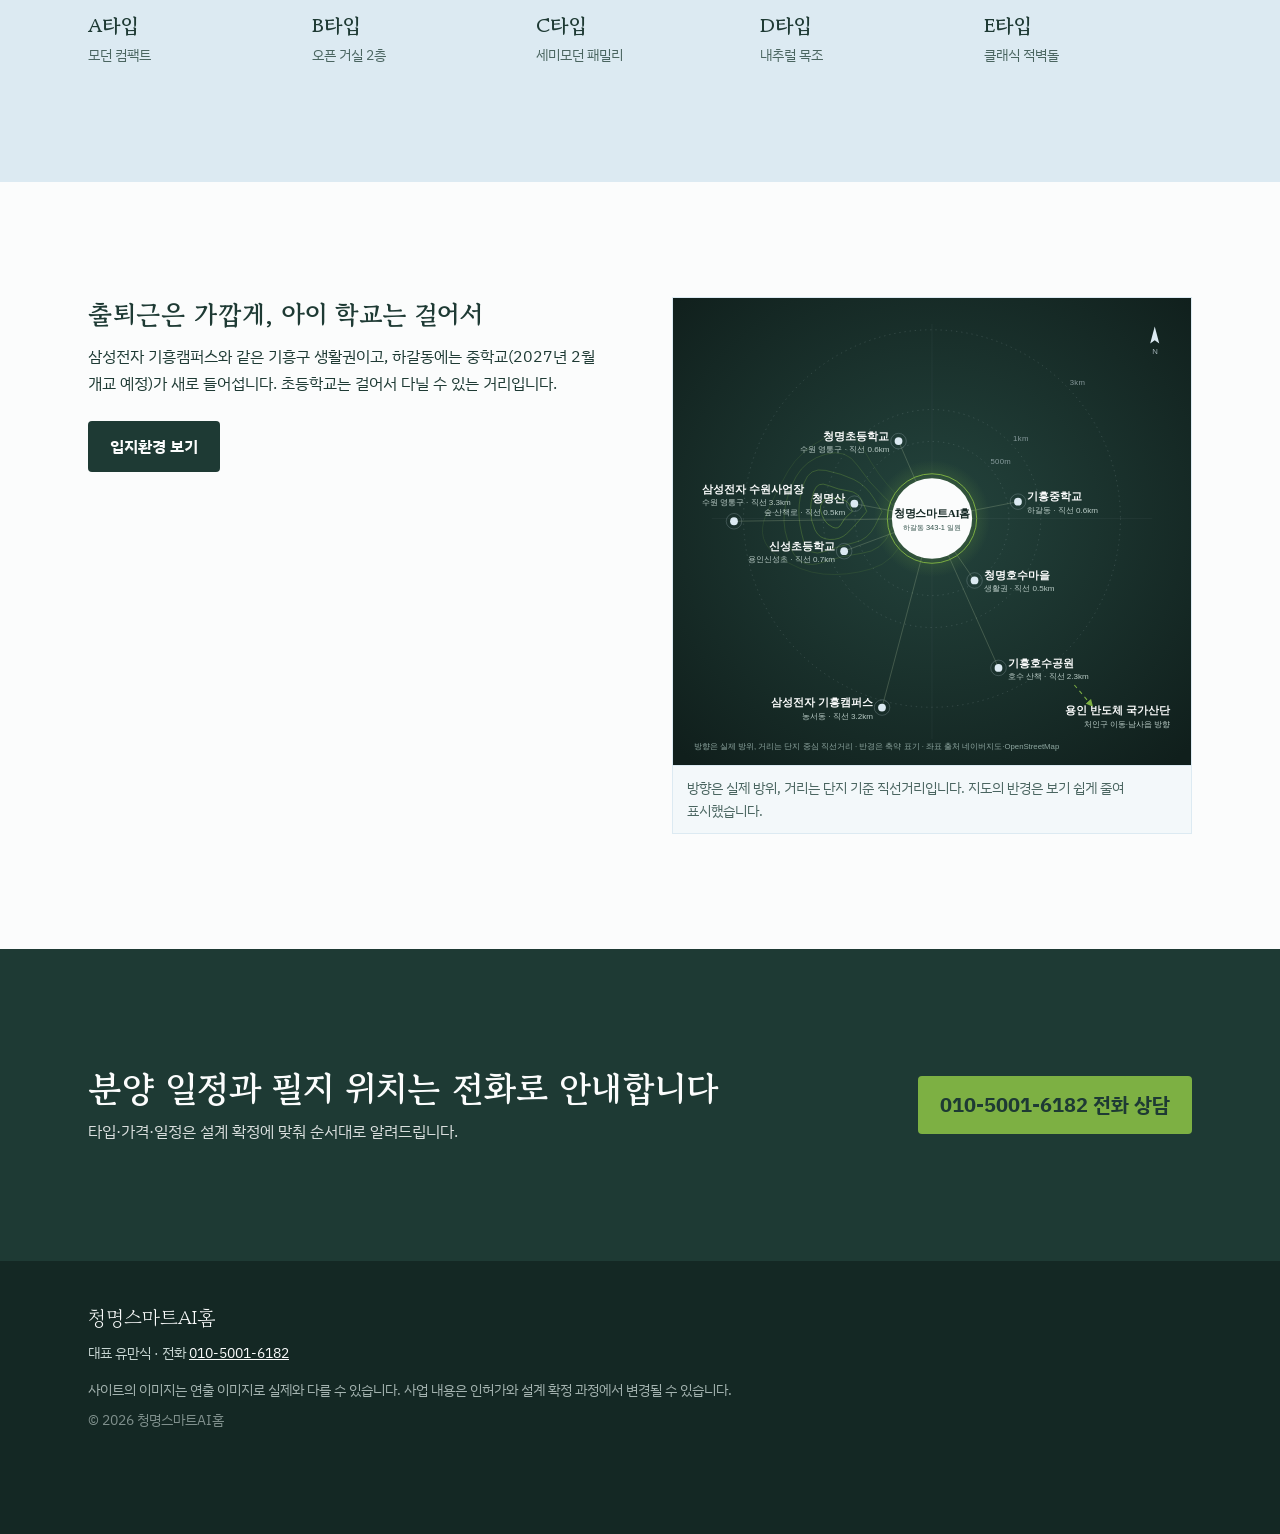
==== commit ac00e73b: "사업명 변경: 청명스마트홈 → 청명스마트AI홈 - 헤더·제목·본문·푸터·입지 지도·배치도·안내서 사업명과 영문 표기 변경 - 공개 주소(cheongmyeong-smarthome)는" ====
--- a/index.html
+++ b/index.html
@@ -4,8 +4,8 @@
 <meta charset="utf-8">
 <meta name="viewport" content="width=device-width, initial-scale=1, viewport-fit=cover">
 <meta name="robots" content="noindex, nofollow">
-<title>청명스마트홈 | 용인 하갈동 모듈형 스마트 단독주택</title>
-<meta name="description" content="용인 기흥구 하갈동 청명산 기슭, 모듈형 AI 스마트 단독주택 15세대 — 청명스마트홈">
+<title>청명스마트AI홈 | 용인 하갈동 모듈형 스마트 단독주택</title>
+<meta name="description" content="용인 기흥구 하갈동 청명산 기슭, 모듈형 AI 스마트 단독주택 15세대 — 청명스마트AI홈">
 <link rel="icon" href="assets/img/ai/logo-mark.png">
 <link rel="preconnect" href="https://fonts.googleapis.com">
 <link rel="preconnect" href="https://fonts.gstatic.com" crossorigin>
@@ -15,7 +15,7 @@
 <body data-page="home">
 <div data-mount="header"></div>
 <main id="main">
-<section class="hero" aria-roledescription="carousel" aria-label="청명스마트홈 소개 슬라이드">
+<section class="hero" aria-roledescription="carousel" aria-label="청명스마트AI홈 소개 슬라이드">
   <div class="hero__slide is-active" role="group" aria-roledescription="slide" aria-label="1 / 6">
     <img src="assets/img/ai/hero-01-village-v2.jpg" alt="숲을 등진 언덕에 모듈형 주택 15채가 모여 있는 마을 전경" fetchpriority="high">
     <div class="hero__text"><h1>청명산 기슭, 열다섯 가구의 마을</h1><p>용인 기흥구 하갈동, 숲과 마당을 품은 모듈형 AI 스마트 단독주택 15세대.</p></div>
--- a/assets/css/style.css
+++ b/assets/css/style.css
@@ -1,4 +1,4 @@
-/* 청명스마트홈 — 맑은 봄날(청명)의 하늘, 백자, 솔잎 */
+/* 청명스마트AI홈 — 맑은 봄날(청명)의 하늘, 백자, 솔잎 */
 :root {
   --sky: #DCEAF2;      /* 청명 하늘 */
   --sky-deep: #A9C3CF; /* 모듈 격자선 */
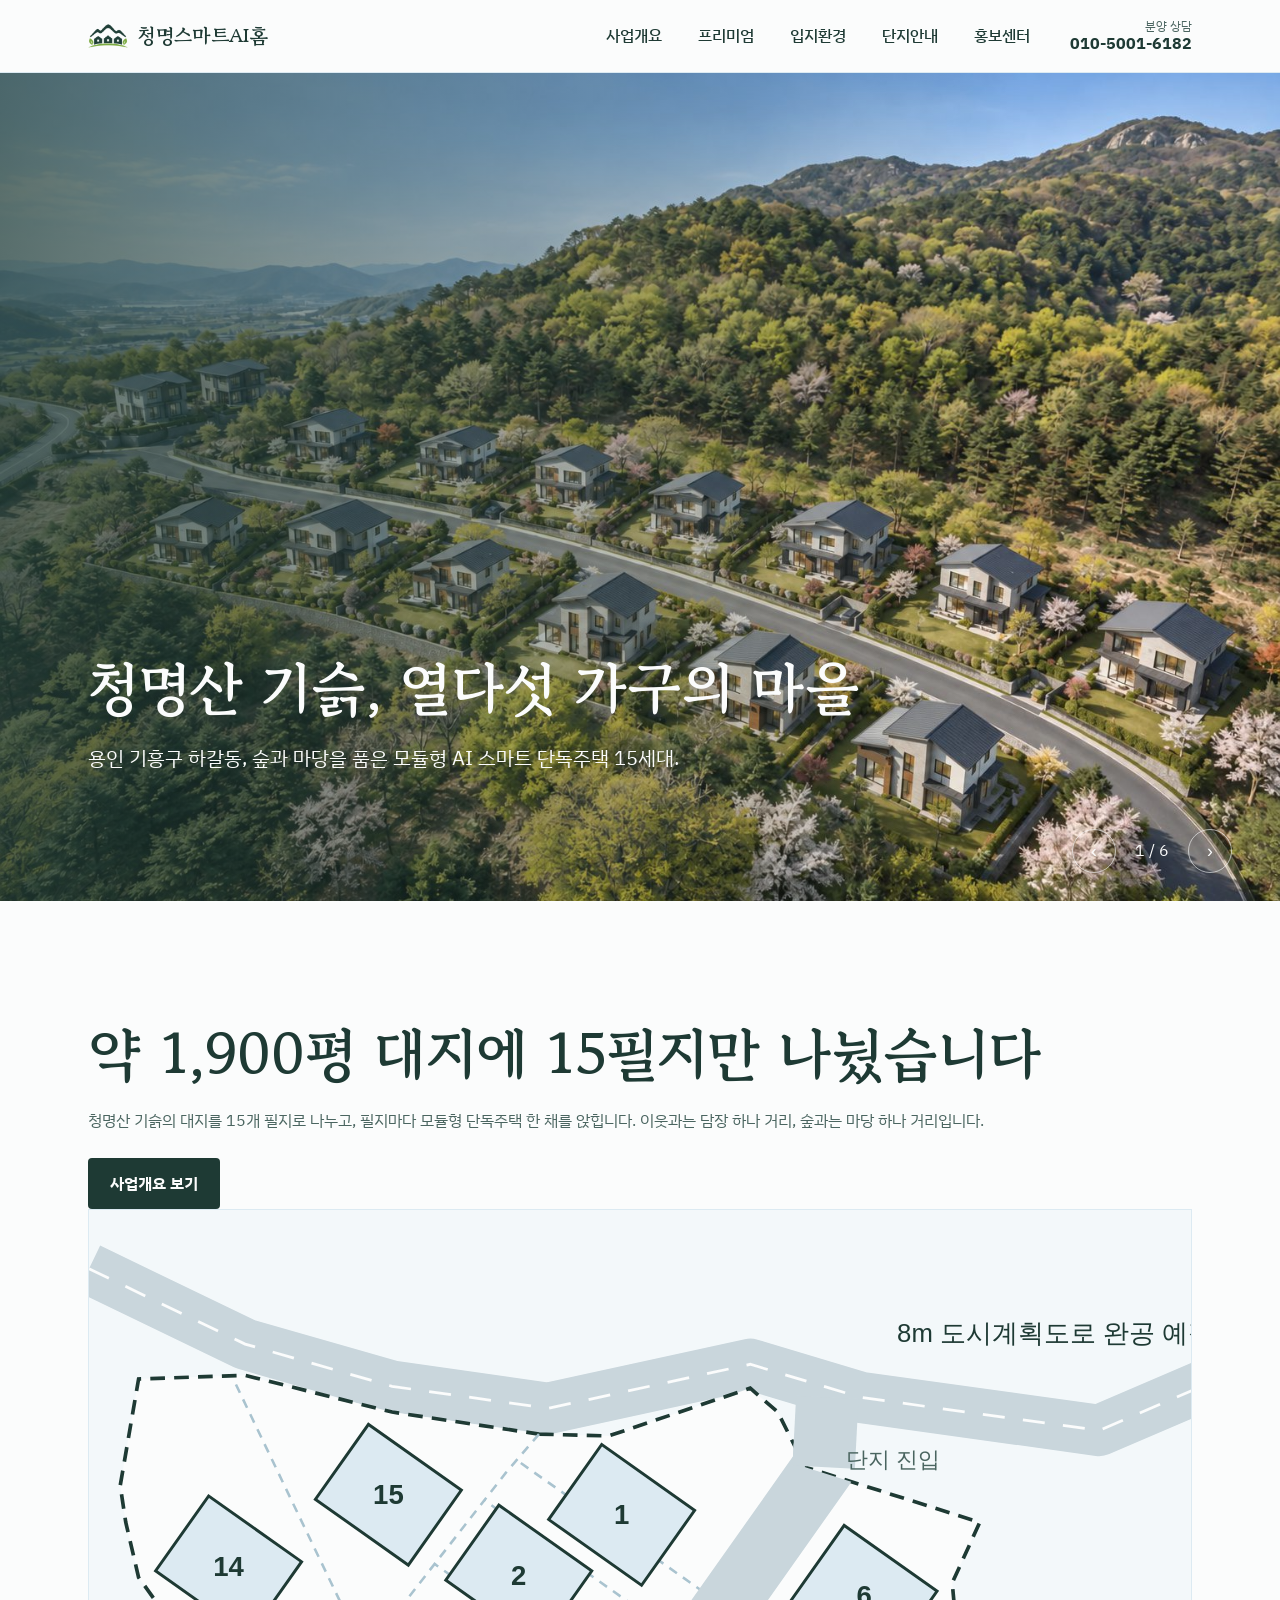
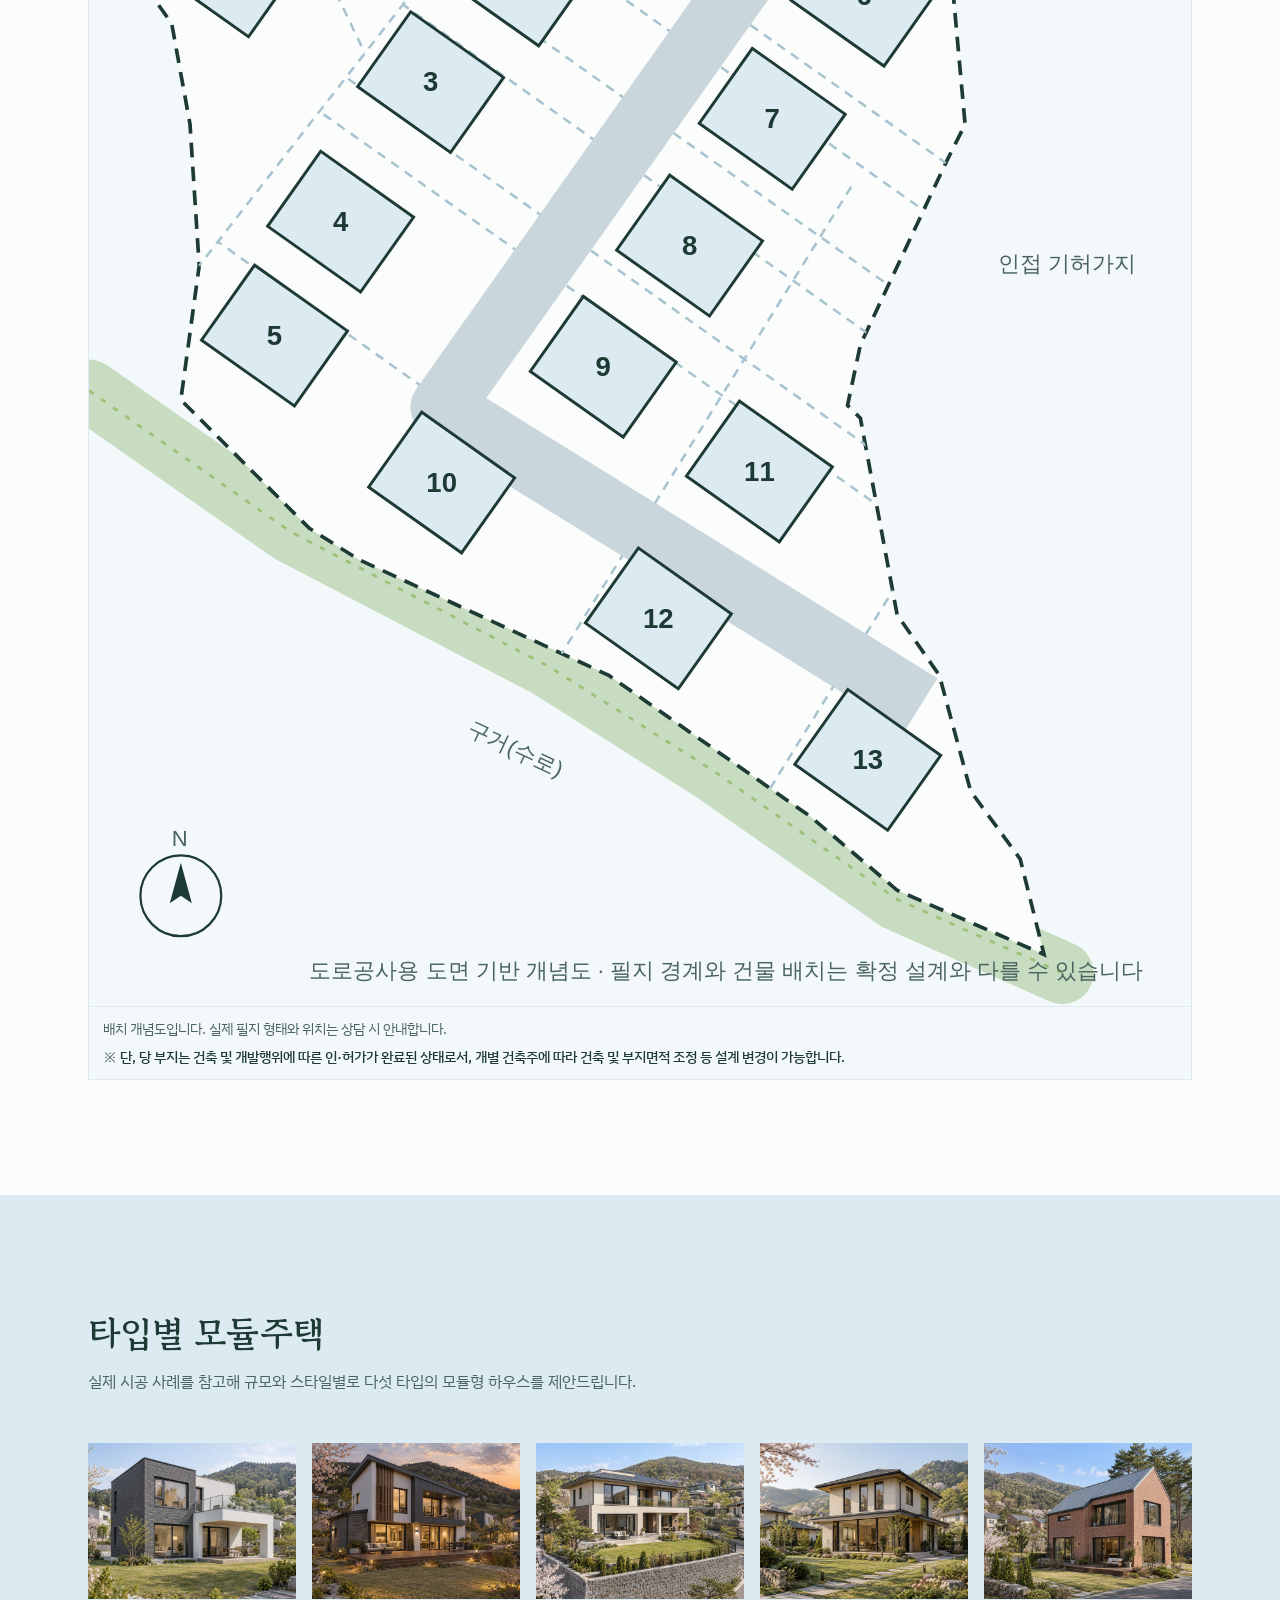
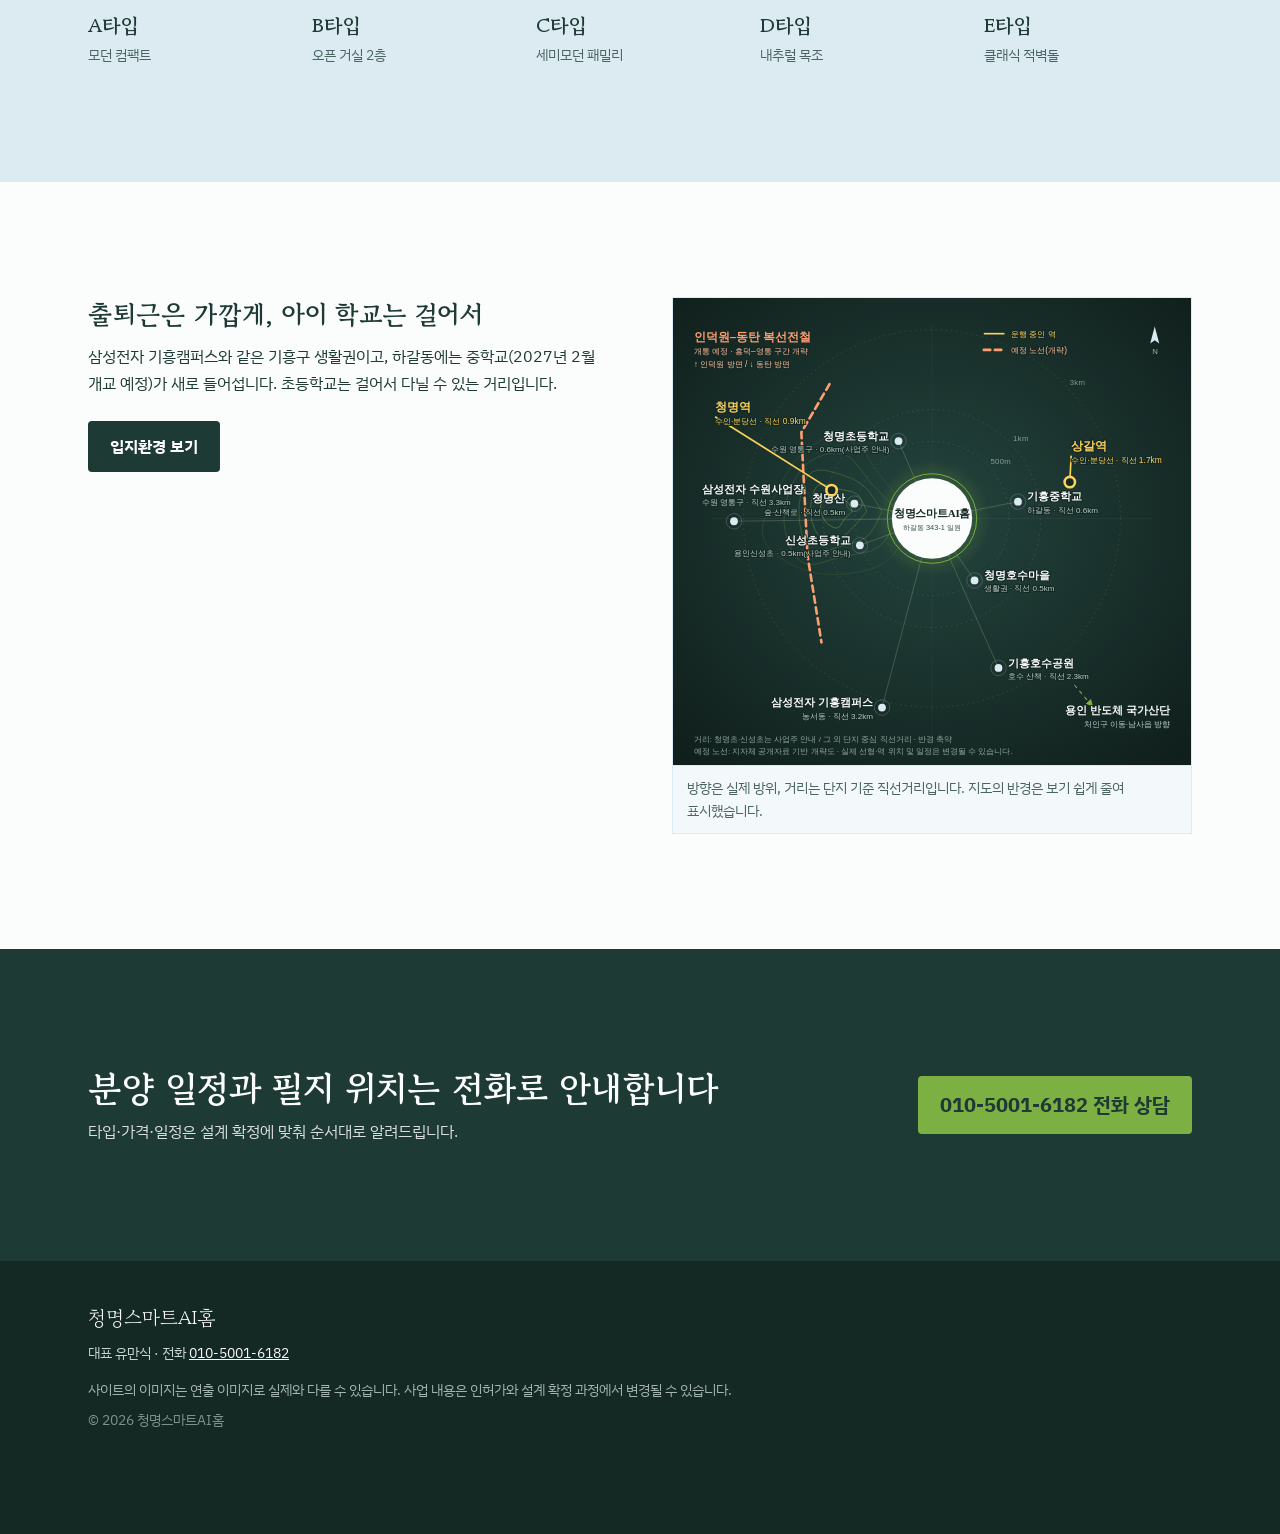
==== commit 1d8fe286: "입지 지도 철도 정보 추가 및 신성초 거리 0.5km 반영" ====
--- a/index.html
+++ b/index.html
@@ -80,7 +80,7 @@
       <div class="btn-row"><a class="btn" href="location.html">입지환경 보기</a></div>
     </div>
     <figure class="plan-figure">
-      <img src="assets/img/svg/location-map.svg" alt="입지 개념도: 단지 주변의 청명산, 신성초·청명초등학교, 기흥중학교, 삼성전자 기흥캠퍼스·수원사업장, 용인 반도체 국가산단" loading="lazy">
+      <img src="assets/img/svg/location-map.svg" alt="입지 개념도: 단지 주변의 청명역·상갈역(수인·분당선), 인덕원–동탄 개통 예정 노선, 청명산, 신성초·청명초등학교, 기흥중학교, 삼성전자 기흥캠퍼스·수원사업장, 용인 반도체 국가산단" loading="lazy">
       <figcaption>방향은 실제 방위, 거리는 단지 기준 직선거리입니다. 지도의 반경은 보기 쉽게 줄여 표시했습니다.</figcaption>
     </figure>
   </div>
